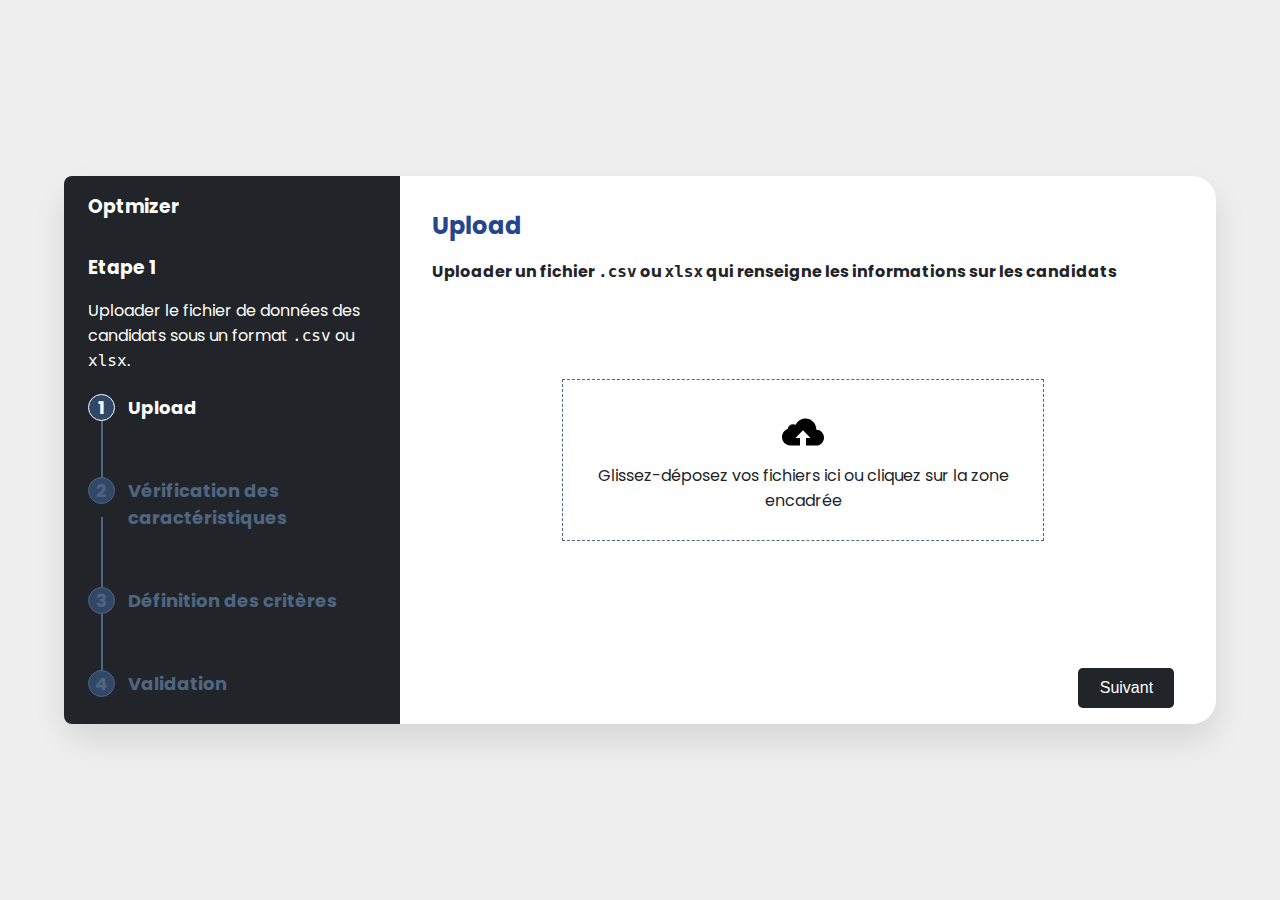
==== index.html @ 227dc4a0 "Feat : Steps for solution generation front-end implemented" ====
<!DOCTYPE html>
<html lang="fr-en">
    <head>
        <meta charset="UTF-8">
        <meta http-equiv="X-UA-Compatible" content="IE=edge">
        <meta name="viewport" content="width=device-width, initial-scale=1.0">
        <link rel="stylesheet" href="./assets/style.css">
        <title>Document</title>
    </head>
    <body>
        <div class="container">
            <div class="card">
                <div class="card-content">
                    <div class="left-side">
                        <div class="left-heading">
                            <h3>Optmizer</h3>
                        </div>
                        <div class="steps-content">
                            <h3>Etape <span class="step-number">1</span></h3>
                            <p class="step-number-content active">Uploader le fichier de données des candidats sous un format <code>.csv</code> ou <code>xlsx</code>.</p>
                            <p class="step-number-content d-none">Vérifier et valider les caractéritiques ressorties</p>
                            <p class="step-number-content d-none">Définissez vos critères sur chaque caractéristiques.</p>
                            <p class="step-number-content d-none">Valider et lancer le traitement.</p>
                        </div>
                        <ul class="progress-bar">
                            <li class="active">Upload</li>
                            <li>Vérification des caractéristiques</li>
                            <li>Définition des critères</li>
                            <li>Validation</li>
                        </ul>
                    </div>
                    <div class="right-side">
                        <div class="main active">
                            <div class="text">
                                <h2>Upload</h2>
                                <p>Uploader un fichier <code>.csv</code> ou <code>xlsx</code> qui renseigne les informations sur les candidats</p>
                            </div>
                            <div class="main-content  step-1">
                                <form action="" method="POST" enctype="multipart/form-data">
                                    <input type="file" required>
                                    <div class="input-help">
                                        <div class="upload-icone">
                                            <img src="./assets/img/upload.svg" alt="Upload Icone" >
                                        </div>
                                        <p>Glissez-déposez vos fichiers ici ou cliquez sur la zone encadrée</p>
                                    </div>
                                </form>
                            </div>
                            <div class="buttons">
                                <button class="next_button">Suivant</button>
                            </div>
                        </div>
                        <div class="main">
                            <div class="text">
                                <h2>Vérification des caractéristiques</h2>
                                <p>Vérifier la conformité des caractéristiques et de leur type, puis, validez sinon annulez.</p>
                            </div>
                            <div class="main-content  step-2">
                                <div class="table-container">
                                    <table class="responsive-table">
                                        <caption>Caractéristiques de sélection</caption>
                                        <thead>
                                            <tr>
                                                <th>Libellé</th>
                                                <th>Type de valeurs</th>
                                                <th>Valeurs</th>
                                              </tr>
                                        </thead>
                                        <tbody>
                                            <tr>
                                                <td>Age</td>
                                                <td><code>Nombre entier</code></td>
                                                <td>22 - 49</td>
                                            </tr>
                                            <tr>
                                                <td>Diplome</td>
                                                <td><code>Enumération</code></td>
                                                <td>BAC, Master ...</td>
                                            </tr>
                                            <tr>
                                                <td>Genre</td>
                                                <td><code>Enumération</code></td>
                                                <td>Masculin, Féminin ...</td>
                                            </tr>                                           
                                        </tbody>
                                    </table>
                                </div>
                            </div>
                            <div class="buttons button_space">
                                <button class="back_button">Retour</button>
                                <button class="next_button">Suivant</button>
                            </div>
                        </div>
                        <div class="main">
                            <div class="text">
                                <h2>Définition des critères de sélection</h2>
                                <p>Définissez les critères de sélection des candidats.</p>
                            </div>
                            <div class="main-content  step-3">
                                
                            </div>
                            <div class="buttons button_space">
                                <button class="back_button">Retour</button>
                                <button class="next_button">Suivant</button>
                            </div>
                        </div>                      
                        <div class="main">
                            <div class="text">
                                <h2>Validation</h2>
                                <p>Veuillez valider les critères définis puis lancer le traitement.</p>
                            </div>
                            <div class="main-content  step-4">
                                
                            </div>
                            <div class="buttons button_space">
                                <button class="back_button">Retour</button>
                                <button class="next_button">Valider</button>
                            </div>
                        </div>
                        <div class="main">
                            <div class="text">
                                <h2 class="final-step">Sélection des candidats</h2>
                            </div>
                            <div class="main-content step-5">
                                <div class="loader">
                                    <span>{</span>&ensp;<code>Traitement ...</code>&ensp;<span class="odd-span">}</span>
                                </div>
                            </div>
                            <div class="sub_steps-name">
                                <p>Détermination des variables</p>
                            </div>    
                        </div>
                    </div>
                </div>
            </div>
        </div>
        <script src="./assets/script.js"></script>
    </body>
</html>
---- assets/style.css ----
@import url('https://fonts.googleapis.com/css2?family=Poppins:wght@200&display=swap');
/*===== GENERAL STYLES =====*/
:root {
    --main-color:#304767;
    --secondary-color: #23468c;
    --fade-color: #4f6581;
    --smoke: whitesmoke;
    --success: #198754;
    --color-black: #212529;
    --color-white: #fff;
    --default-font: "Poppins" , sans-serif;
    --cursive-font: "Playball" , cursive;
}
*{
    padding:0;
    margin:0;
}
html{
    scroll-behavior: smooth;
}
body{
    box-sizing:border-box;
}
.container{
    min-height:100vh;
    display:flex;
    justify-content:center;
    align-items:center;
    background-color:#eee;
}
.container .card{
    height:100%;
    width:90%;
    background-color:var(--color-white);
    position:relative;
    box-shadow:0 1rem 2rem rgba(0,0,0,0.1);
    font-family: 'Poppins', sans-serif;
    border-radius:1.5rem;
}
.container .card .card-content{
    width:100%;
    height:100%;
    display:flex;
}
.container .card .left-side{
    width:25%;
    background-color:var(--color-black);
    min-height:100%;
    border-top-left-radius:.5rem;
    border-bottom-left-radius:.5rem;
    padding:1rem 1.5rem;
}

/*===== left-side- styles =====*/
.left-heading{
    color:var(--color-white);
}
.steps-content{
    margin-top:2rem;
    color:var(--color-white);
}
.steps-content p{
    font-size:16px;
    height: 2.5rem;
    margin-top:1rem;
}

.progress-bar{
    list-style:none;
    margin-top:2rem;
    font-size:18px;
    font-weight:700;
    counter-reset:container 0;
}
.progress-bar li{
    position:relative;
    margin-left:2.5rem;
    margin-top:3.5rem;
    counter-increment:container 1;
    color:var(--fade-color);
}

.progress-bar li::before{
    content:counter(container);
    line-height:25px;
    text-align:center;
    position:absolute;
    height:25px;
    width:25px;
    border:1px solid var(--fade-color);
    border-radius:50%;
    left:-40px;
    z-index:10;
    background-color:var(--main-color);
}
.progress-bar li::after{
    content: '';
    position: absolute;
    height: 90px;
    width: 2px;
    background-color: var(--fade-color);
    z-index: 1;
    left: -27px;
    top: -70px;
}
.progress-bar li.active::after{
    background-color: var(--color-white);

}
.progress-bar li:first-child:after{
    display:none;  
}
.progress-bar li.active::before{
    color:var(--color-white);
    border:1px solid var(--color-white);
}
.progress-bar li.active{
    color:var(--color-white);
}
.d-none{
    display:none;   
}

/*===== right-side styles =====*/
.container .card .right-side{
    width:70%;
    background-color:var(--color-white);
    height:100%;
    border-radius:20px;
}

.main{
    display:none;
    padding:1rem 2rem;
}
.active{
    display:block;
}
.text{
    margin-top:1rem;
}
.text h2{
    color: var(--secondary-color)
}
.text p{
    font-size:16px;
    font-weight:700;
    padding-top:1rem;
    color:var(--color-black);
}
.text .final-step{
    text-align: center;
}
.buttons{
    display: flex;
    justify-content: right;
    align-items: center;
    margin-top: 2rem;
}
.buttons button{
    height:2.5rem;
    width:6rem;
    border:none;
    border-radius:.3rem;
    background-color:var(--color-black);
    font-size:16px;
    color:var(--color-white);
    cursor:pointer;
    transition: all 0.5s;
}
.buttons button:hover{
    background-color:var(--fade-color);
}
.button_space{
    display:flex;
    gap:20px;
}
.button_space button:nth-child(1){
    background-color:var(--color-white);
    color:var(--color-black);
    border:1px solid var(--color-black);
}

/* ====== Main for right-side styles =====*/

.step-1,
.step-2,
.step-3,
.step-4,
.step-5{
    display: flex;
    justify-content: center;
    align-items: center;
    height: 22rem;
}

/*First step styles*/
form{
    position: relative;
    width: 30rem;
    height: 10rem;
    border: .1rem dashed var(--fade-color);
}
form .input-help{
    height: 100%;
    display: flex;
    flex-direction: column;
    justify-content: center;
    align-items: center;
    text-align:center;
    color: var(--color-black);
}

form .input-help .upload-icone img{
    color: #4169E1;
    width: 3rem;
    height: 3rem;
}
form .input-help .help-text{
    font-size: 16px;
}
form input{
    position: absolute;
    margin: 0;
    padding: 0;
    width: 100%;
    height: 100%;
    outline: none;
    opacity: 0;
}

/* Step 2 styles */
.table-container{
    max-height: 17rem;
    overflow-y: scroll;
    width: 100%;
}
.responsive-table {
    width: 100%;
    background: var(--color-white);
    color: var(--color-black);
    border-radius: .2rem;
    border: 1px solid var(--fade-color);
}
caption{
    font-family: var(--cursive-font);
    font-size: 18px;
    padding: 0 0 1em 0;
}
.responsive-table tr {
    border: 1px solid var(--smoke);
}
.responsive-table tr:nth-child(odd) {
    background-color: var(--smoke);
}
.responsive-table th {
    display: table-cell;
    text-align: center;
    border: 1px solid var(--color-white);
    border-radius: .1rem;
    background-color: var(--color-black);
    color: var(--color-white);
    padding: .2rem;
    margin: .5em 1em;
}
.responsive-table td {
    font-size: 16px;
    word-wrap:break-word;
    max-width: 7em;
    text-align: center;
    margin: .5em 1em;
}

@media (min-width: 480px) {
    .responsive-table th:nth-child(2):after {
       display: none;
    }
    .responsive-table td {
        border: 1px solid var(--smoke);
    }
    .responsive-table th, .responsive-table td {
        display: table-cell;
        padding: .5em;
    }
}
  

/* Loader styles*/
.loader {
    display: flex;
    align-items: center;
    color: var(--secondary-color);
    font-weight: bold;
    font-size: 5rem;
    opacity: 0.8;
}
.loader span {
    display: inline-block;
    -webkit-animation: pulse 0.5s alternate infinite ease-in-out;
    animation: pulse 0.5s alternate infinite ease-in-out;
}
.loader code{
    font-size: .8rem;
    color: var(--color-black);
}
.loader .odd-span {
    -webkit-animation-delay: 0.5s;
    animation-delay: 0.5s;
}
@-webkit-keyframes pulse {
    to {
       transform: scale(0.6);
       opacity: 0.4;
    }
}
@keyframes pulse {
    to {
      transform: scale(0.6);
      opacity: 0.4;
    }
}
  
.sub_steps-name{
    display: flex;
    justify-content: center;
    align-items: center;
    margin-top: 2rem;
}
.sub_steps-name p{
    height:2.5rem;
    font-size: 24px;
    color: var(--success);
    font-family: var(--cursive-font);
}


/*========= Media queries=========*/
@media (max-width:750px) {
    .container{
        height:scroll;  
    }
    .container .card {
        max-width: 350px;
        height:auto !important;
        margin:30px 0;
    }
    .container .card .right-side {
     width:100%;       
    }
     .input-text{
         display:block;
    }
    .input-text .input-div{
        margin-top:20px;
    }
    .container .card .left-side {   
        display: none;
    }
}
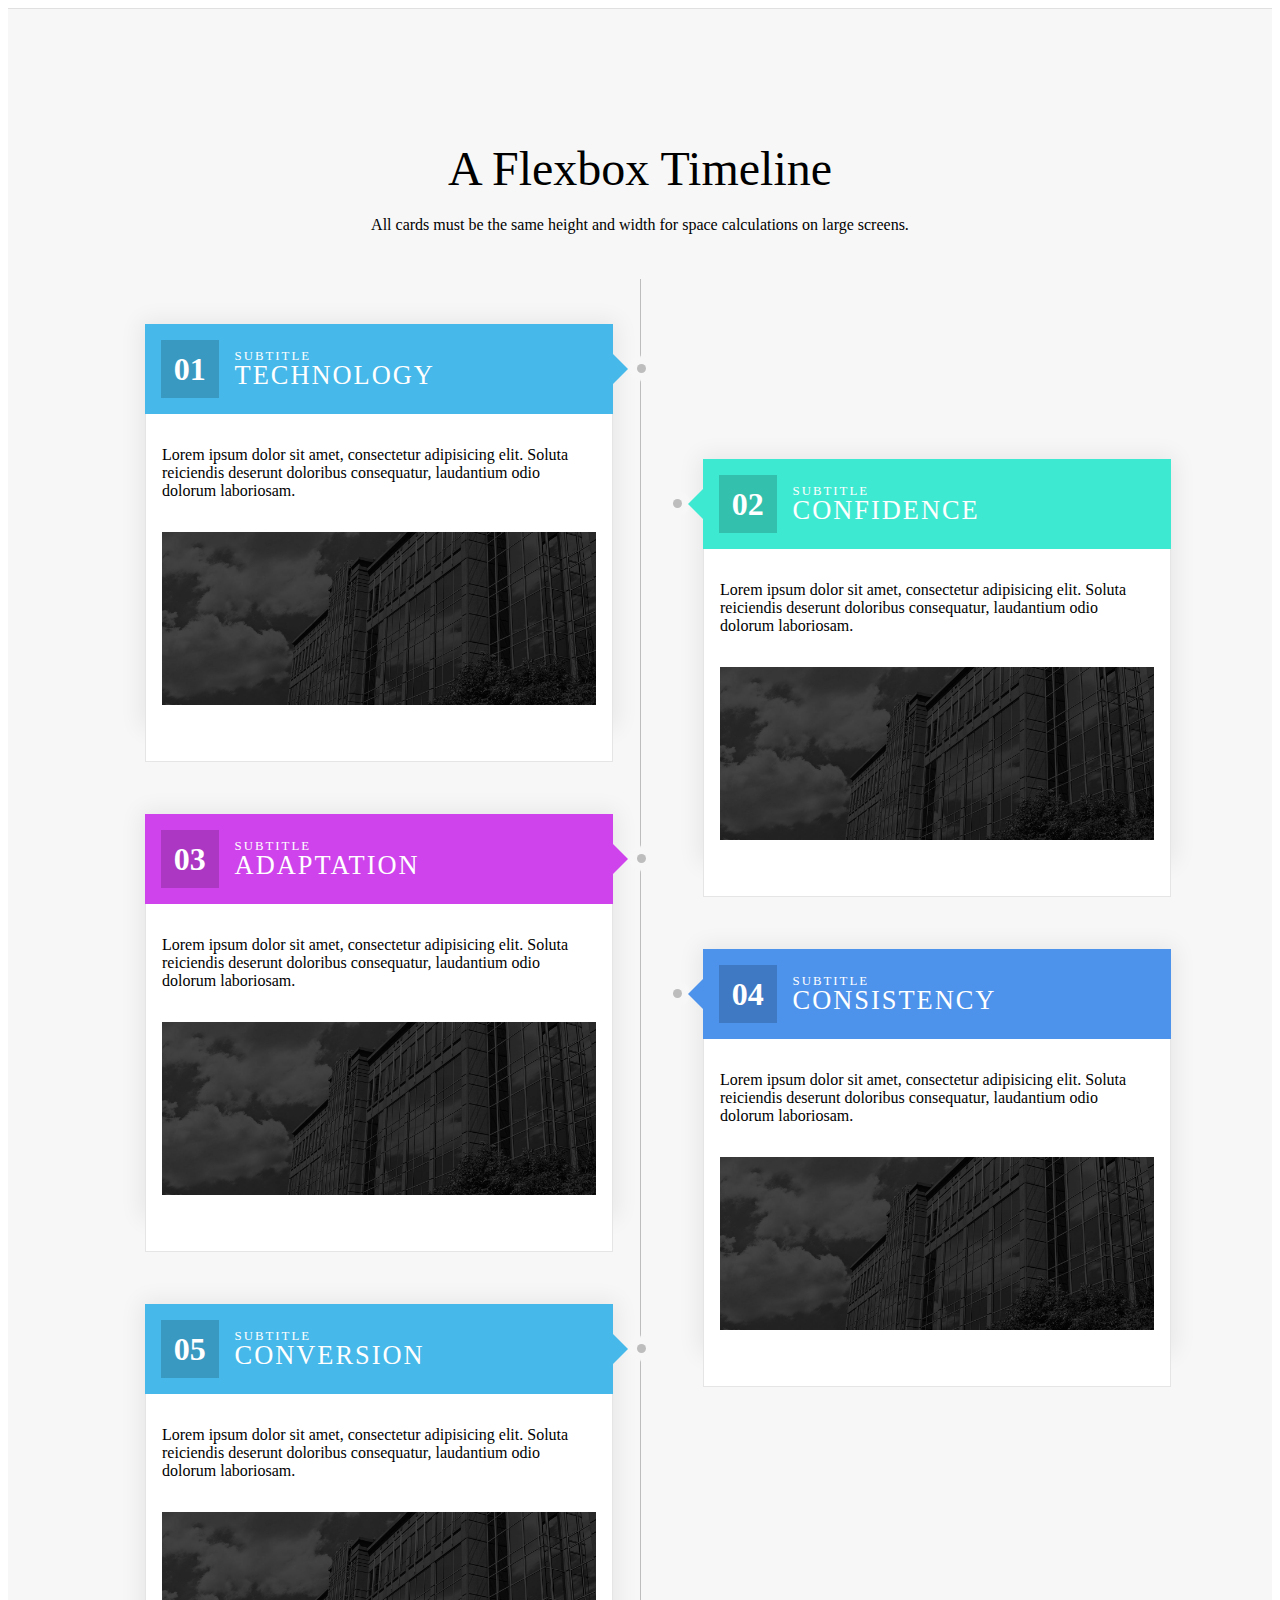
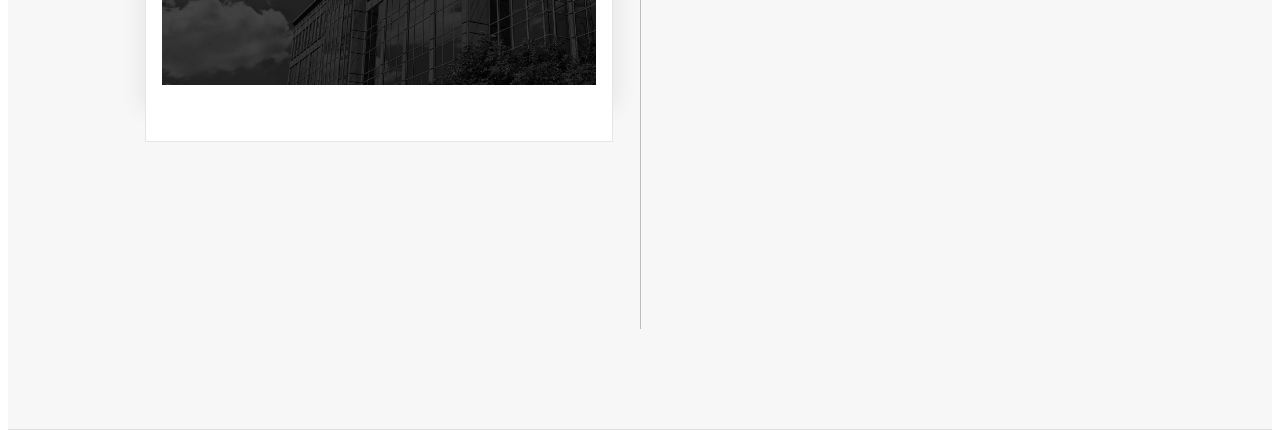
==== commit 4379a031: "Feat ; Starting implementing home page" ====
--- a/index.html
+++ b/index.html
@@ -4,136 +4,82 @@
         <meta charset="UTF-8">
         <meta http-equiv="X-UA-Compatible" content="IE=edge">
         <meta name="viewport" content="width=device-width, initial-scale=1.0">
-        <link rel="stylesheet" href="./assets/style.css">
-        <title>Document</title>
+        <link rel="stylesheet" href="./assets/css/style.css">
+        <link rel="shortcut icon" href="./assets/img/favicon.ico" type="image/x-icon">
+        <title>Celect</title>
     </head>
     <body>
-        <div class="container">
-            <div class="card">
-                <div class="card-content">
-                    <div class="left-side">
-                        <div class="left-heading">
-                            <h3>Optmizer</h3>
+        <section id=timeline>
+            <h1>A Flexbox Timeline</h1>
+            <p class="leader">All cards must be the same height and width for space calculations on large screens.</p>
+            <div class="demo-card-wrapper">
+                <div class="demo-card demo-card--step1">
+                    <div class="head">
+                        <div class="number-box">
+                            <span>01</span>
                         </div>
-                        <div class="steps-content">
-                            <h3>Etape <span class="step-number">1</span></h3>
-                            <p class="step-number-content active">Uploader le fichier de données des candidats sous un format <code>.csv</code> ou <code>xlsx</code>.</p>
-                            <p class="step-number-content d-none">Vérifier et valider les caractéritiques ressorties</p>
-                            <p class="step-number-content d-none">Définissez vos critères sur chaque caractéristiques.</p>
-                            <p class="step-number-content d-none">Valider et lancer le traitement.</p>
-                        </div>
-                        <ul class="progress-bar">
-                            <li class="active">Upload</li>
-                            <li>Vérification des caractéristiques</li>
-                            <li>Définition des critères</li>
-                            <li>Validation</li>
-                        </ul>
+                        <h2><span class="small">Subtitle</span> Technology</h2>
                     </div>
-                    <div class="right-side">
-                        <div class="main active">
-                            <div class="text">
-                                <h2>Upload</h2>
-                                <p>Uploader un fichier <code>.csv</code> ou <code>xlsx</code> qui renseigne les informations sur les candidats</p>
-                            </div>
-                            <div class="main-content  step-1">
-                                <form action="" method="POST" enctype="multipart/form-data">
-                                    <input type="file" required>
-                                    <div class="input-help">
-                                        <div class="upload-icone">
-                                            <img src="./assets/img/upload.svg" alt="Upload Icone" >
-                                        </div>
-                                        <p>Glissez-déposez vos fichiers ici ou cliquez sur la zone encadrée</p>
-                                    </div>
-                                </form>
-                            </div>
-                            <div class="buttons">
-                                <button class="next_button">Suivant</button>
-                            </div>
-                        </div>
-                        <div class="main">
-                            <div class="text">
-                                <h2>Vérification des caractéristiques</h2>
-                                <p>Vérifier la conformité des caractéristiques et de leur type, puis, validez sinon annulez.</p>
-                            </div>
-                            <div class="main-content  step-2">
-                                <div class="table-container">
-                                    <table class="responsive-table">
-                                        <caption>Caractéristiques de sélection</caption>
-                                        <thead>
-                                            <tr>
-                                                <th>Libellé</th>
-                                                <th>Type de valeurs</th>
-                                                <th>Valeurs</th>
-                                              </tr>
-                                        </thead>
-                                        <tbody>
-                                            <tr>
-                                                <td>Age</td>
-                                                <td><code>Nombre entier</code></td>
-                                                <td>22 - 49</td>
-                                            </tr>
-                                            <tr>
-                                                <td>Diplome</td>
-                                                <td><code>Enumération</code></td>
-                                                <td>BAC, Master ...</td>
-                                            </tr>
-                                            <tr>
-                                                <td>Genre</td>
-                                                <td><code>Enumération</code></td>
-                                                <td>Masculin, Féminin ...</td>
-                                            </tr>                                           
-                                        </tbody>
-                                    </table>
-                                </div>
-                            </div>
-                            <div class="buttons button_space">
-                                <button class="back_button">Retour</button>
-                                <button class="next_button">Suivant</button>
-                            </div>
-                        </div>
-                        <div class="main">
-                            <div class="text">
-                                <h2>Définition des critères de sélection</h2>
-                                <p>Définissez les critères de sélection des candidats.</p>
-                            </div>
-                            <div class="main-content  step-3">
-                                
-                            </div>
-                            <div class="buttons button_space">
-                                <button class="back_button">Retour</button>
-                                <button class="next_button">Suivant</button>
-                            </div>
-                        </div>                      
-                        <div class="main">
-                            <div class="text">
-                                <h2>Validation</h2>
-                                <p>Veuillez valider les critères définis puis lancer le traitement.</p>
-                            </div>
-                            <div class="main-content  step-4">
-                                
-                            </div>
-                            <div class="buttons button_space">
-                                <button class="back_button">Retour</button>
-                                <button class="next_button">Valider</button>
-                            </div>
-                        </div>
-                        <div class="main">
-                            <div class="text">
-                                <h2 class="final-step">Sélection des candidats</h2>
-                            </div>
-                            <div class="main-content step-5">
-                                <div class="loader">
-                                    <span>{</span>&ensp;<code>Traitement ...</code>&ensp;<span class="odd-span">}</span>
-                                </div>
-                            </div>
-                            <div class="sub_steps-name">
-                                <p>Détermination des variables</p>
-                            </div>    
-                        </div>
+                    <div class="body">
+                        <p>Lorem ipsum dolor sit amet, consectetur adipisicing elit. Soluta reiciendis deserunt doloribus consequatur, laudantium odio dolorum laboriosam.</p>
+                        <img src="./assets/img/header-bg.jpg" alt="Graphic">
                     </div>
                 </div>
+        
+                <div class="demo-card demo-card--step2">
+                    <div class="head">
+                        <div class="number-box">
+                            <span>02</span>
+                        </div>
+                        <h2><span class="small">Subtitle</span> Confidence</h2>
+                    </div>
+                    <div class="body">
+                        <p>Lorem ipsum dolor sit amet, consectetur adipisicing elit. Soluta reiciendis deserunt doloribus consequatur, laudantium odio dolorum laboriosam.</p>
+                        <img src="./assets/img/header-bg.jpg" alt="Graphic">
+                    </div>
+                </div>
+        
+                <div class="demo-card demo-card--step3">
+                    <div class="head">
+                        <div class="number-box">
+                            <span>03</span>
+                        </div>
+                        <h2><span class="small">Subtitle</span> Adaptation</h2>
+                    </div>
+                    <div class="body">
+                        <p>Lorem ipsum dolor sit amet, consectetur adipisicing elit. Soluta reiciendis deserunt doloribus consequatur, laudantium odio dolorum laboriosam.</p>
+                        <img src="./assets/img/header-bg.jpg" alt="Graphic">
+                    </div>
+                </div>
+        
+                <div class="demo-card demo-card--step4">
+                    <div class="head">
+                        <div class="number-box">
+                            <span>04</span>
+                        </div>
+                        <h2><span class="small">Subtitle</span> Consistency</h2>
+                    </div>
+                    <div class="body">
+                        <p>Lorem ipsum dolor sit amet, consectetur adipisicing elit. Soluta reiciendis deserunt doloribus consequatur, laudantium odio dolorum laboriosam.</p>
+                        <img src="./assets/img/header-bg.jpg" alt="Graphic">
+                    </div>
+                </div>
+        
+                <div class="demo-card demo-card--step5">
+                    <div class="head">
+                        <div class="number-box">
+                            <span>05</span>
+                        </div>
+                        <h2><span class="small">Subtitle</span> Conversion</h2>
+                    </div>
+                    <div class="body">
+                        <p>Lorem ipsum dolor sit amet, consectetur adipisicing elit. Soluta reiciendis deserunt doloribus consequatur, laudantium odio dolorum laboriosam.</p>
+                        <img src="./assets/img/header-bg.jpg" alt="Graphic">
+                    </div>
+                </div>
+            
             </div>
-        </div>
-        <script src="./assets/script.js"></script>
+        </section>
+        <script src="./assets/js/script.js"></script>
     </body>
 </html>--- a/assets/css/style.css
+++ b/assets/css/style.css
@@ -0,0 +1,236 @@
+body{
+    box-sizing: border-box;
+}
+.demo-card:nth-child(1) {
+    order: 1;
+}
+.demo-card:nth-child(2) {
+    order: 4;
+}
+.demo-card:nth-child(3) {
+    order: 2;
+}
+.demo-card:nth-child(4) {
+    order: 5;
+}
+.demo-card:nth-child(5) {
+    order: 3;
+}
+.demo-card:nth-child(6) {
+    order: 6;
+}
+  
+#timeline {
+    padding: 100px 0;
+    background: #f7f7f7;
+    border-top: 1px solid rgba(191, 191, 191, 0.4);
+    border-bottom: 1px solid rgba(191, 191, 191, 0.4);
+}
+#timeline h1 {
+    text-align: center;
+    font-size: 3rem;
+    font-weight: 200;
+    margin-bottom: 20px;
+}
+#timeline p.leader {
+    text-align: center;
+    max-width: 90%;
+    margin: auto;
+    margin-bottom: 45px;
+}
+#timeline .demo-card-wrapper {
+    position: relative;
+    margin: auto;
+}
+#timeline .demo-card-wrapper::after {
+    z-index: 1;
+    content: "";
+    position: absolute;
+    top: 0;
+    bottom: 0;
+    left: 50%;
+    border-left: 1px solid rgba(191, 191, 191, 0.4);
+}
+#timeline .demo-card {
+    position: relative;
+    display: block;
+    margin: 10px auto 80px;
+    max-width: 94%;
+    z-index: 2;
+}
+
+
+#timeline .demo-card .head {
+    position: relative;
+    display: flex;
+    align-items: center;
+    color: #fff;
+    font-weight: 400;
+}
+  #timeline .demo-card .head .number-box {
+    display: inline;
+    float: left;
+    margin: 1rem;
+    padding: .8rem;
+    font-size: 2rem;
+    line-height: 2rem;
+    font-weight: 600;
+    background: rgba(0, 0, 0, 0.17);
+}
+#timeline .demo-card .head h2 {
+    text-transform: uppercase;
+    font-size: 1.3rem;
+    font-weight: inherit;
+    letter-spacing: 2px;
+    margin: 0;
+    padding-bottom: 6px;
+    line-height: 1rem;
+}
+
+#timeline .demo-card .head h2 span {
+    display: block;
+    font-size: 0.6rem;
+    margin: 0;
+}
+#timeline .demo-card .body {
+    background: #fff;
+    border: 1px solid rgba(191, 191, 191, 0.4);
+    border-top: 0;
+    padding: 1rem;
+}
+  
+#timeline .demo-card .body p {
+    font-size: 16px;
+    line-height: 18px;
+    margin-bottom: 2rem;
+}
+#timeline .demo-card .body img {
+    display: block;
+    width: 100%;
+}
+#timeline .demo-card--step1 {
+    background-color: #46b8e9;
+}
+#timeline .demo-card--step1 .head::after {
+    border-color: #46b8e9;
+}
+#timeline .demo-card--step2 {
+    background-color: #3ee9d1;
+}
+#timeline .demo-card--step2 .head::after {
+    border-color: #3ee9d1;
+}
+#timeline .demo-card--step3 {
+    background-color: #ce43eb;
+}
+#timeline .demo-card--step3 .head::after {
+    border-color: #ce43eb;
+}
+#timeline .demo-card--step4 {
+    background-color: #4d92eb;
+}
+#timeline .demo-card--step4 .head::after {
+    border-color: #4d92eb;
+}
+#timeline .demo-card--step5 {
+    background-color: #46b8e9;
+}
+#timeline .demo-card--step5 .head::after {
+    border-color: #46b8e9;
+}
+
+@media (min-width: 1000px) {
+    #timeline .demo-card:nth-child(even) .head::after, #timeline .demo-card:nth-child(odd) .head::after {
+        position: absolute;
+        content: "";
+        width: 0;
+        height: 0;
+        border-top: 15px solid transparent;
+        border-bottom: 15px solid transparent;
+    }
+    #timeline .demo-card:nth-child(even) .head::before, #timeline .demo-card:nth-child(odd) .head::before {
+        position: absolute;
+        content: "";
+        width: 9px;
+        height: 9px;
+        background-color: #bdbdbd;
+        border-radius: 9px;
+        box-shadow: 0px 0px 2px 8px #f7f7f7;
+    }
+}
+@media (min-width: 1000px) {
+    #timeline .demo-card-wrapper {
+        display: flex;
+        flex-flow: column wrap;
+        width: 1170px;
+        height: 1650px;
+        margin: 0 auto;
+    }
+}
+@media (min-width: 1000px) {
+    #timeline .demo-card-wrapper::after {
+        border-left: 1px solid #bdbdbd;
+    }
+}
+@media (min-width: 480px) {
+    #timeline .demo-card .head h2 {
+        font-size: 165%;
+        line-height: 1.2rem;
+    }
+}
+@media (min-width: 480px) {
+    #timeline .demo-card .head h2 span {
+        font-size: 0.8rem;
+    }
+}
+@media (min-width: 1000px) {
+    #timeline .demo-card .body {
+        height: 315px;
+    }
+}
+
+@media (min-width: 1000px) {
+    #timeline .demo-card {
+        max-width: 450px;
+        height: 400px;
+        margin: 90px;
+        margin-top: 45px;
+        margin-bottom: 45px;
+    }
+    #timeline .demo-card:nth-child(odd) {
+        margin-right: 45px;
+    }
+    #timeline .demo-card:nth-child(odd) .head::after {
+        border-left-width: 15px;
+        border-left-style: solid;
+        left: 100%;
+    }
+    #timeline .demo-card:nth-child(odd) .head::before {
+        left: 491.5px;
+    }
+    #timeline .demo-card:nth-child(even) {
+        margin-left: 45px;
+    }
+    #timeline .demo-card:nth-child(even) .head::after {
+        border-right-width: 15px;
+        border-right-style: solid;
+        right: 100%;
+    }
+    #timeline .demo-card:nth-child(even) .head::before {
+        right: 489.5px;
+    }
+    #timeline .demo-card:nth-child(2) {
+        margin-top: 180px;
+    }
+}
+@media (min-width: 480px) {
+    #timeline .demo-card {
+        max-width: 60%;
+        box-shadow: 0px 1px 22px 4px rgba(0, 0, 0, 0.07);
+    }
+}
+@media (min-width: 720px) {
+  #timeline .demo-card {
+        max-width: 40%;
+  }
+}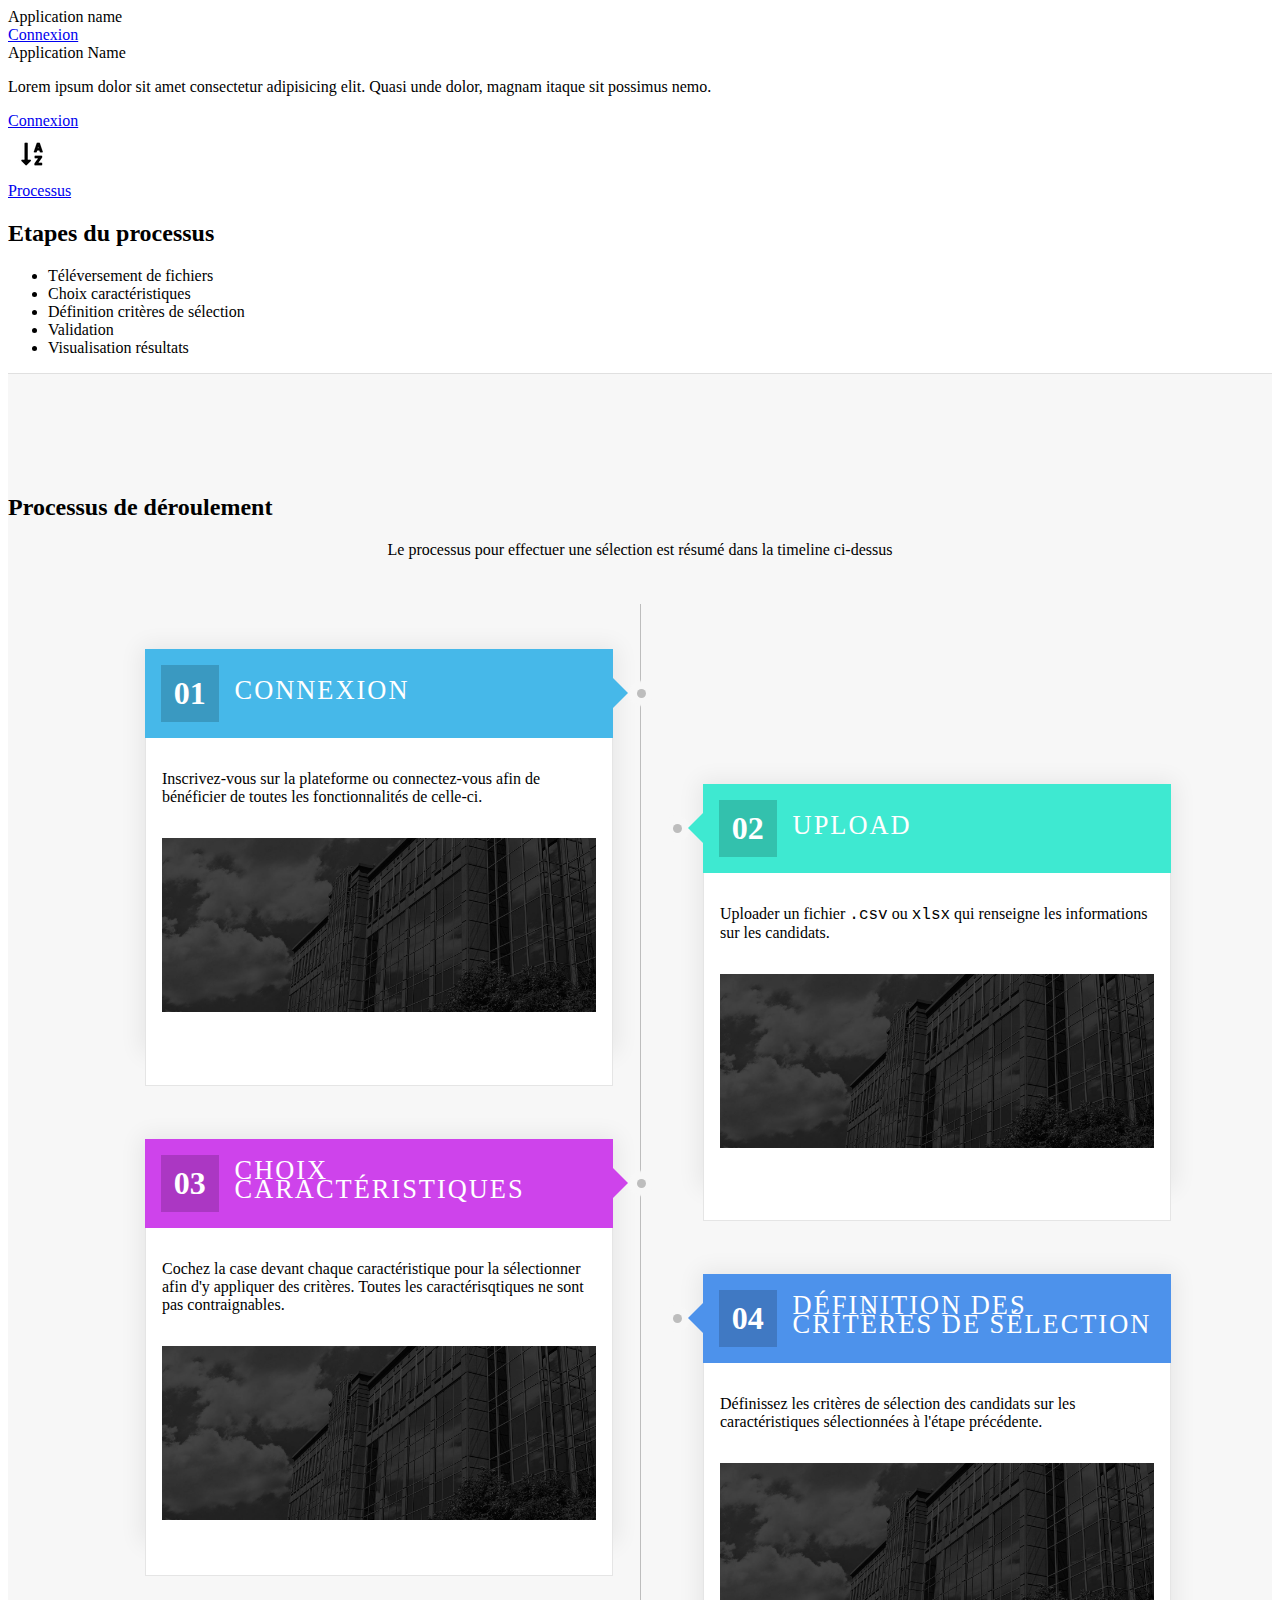
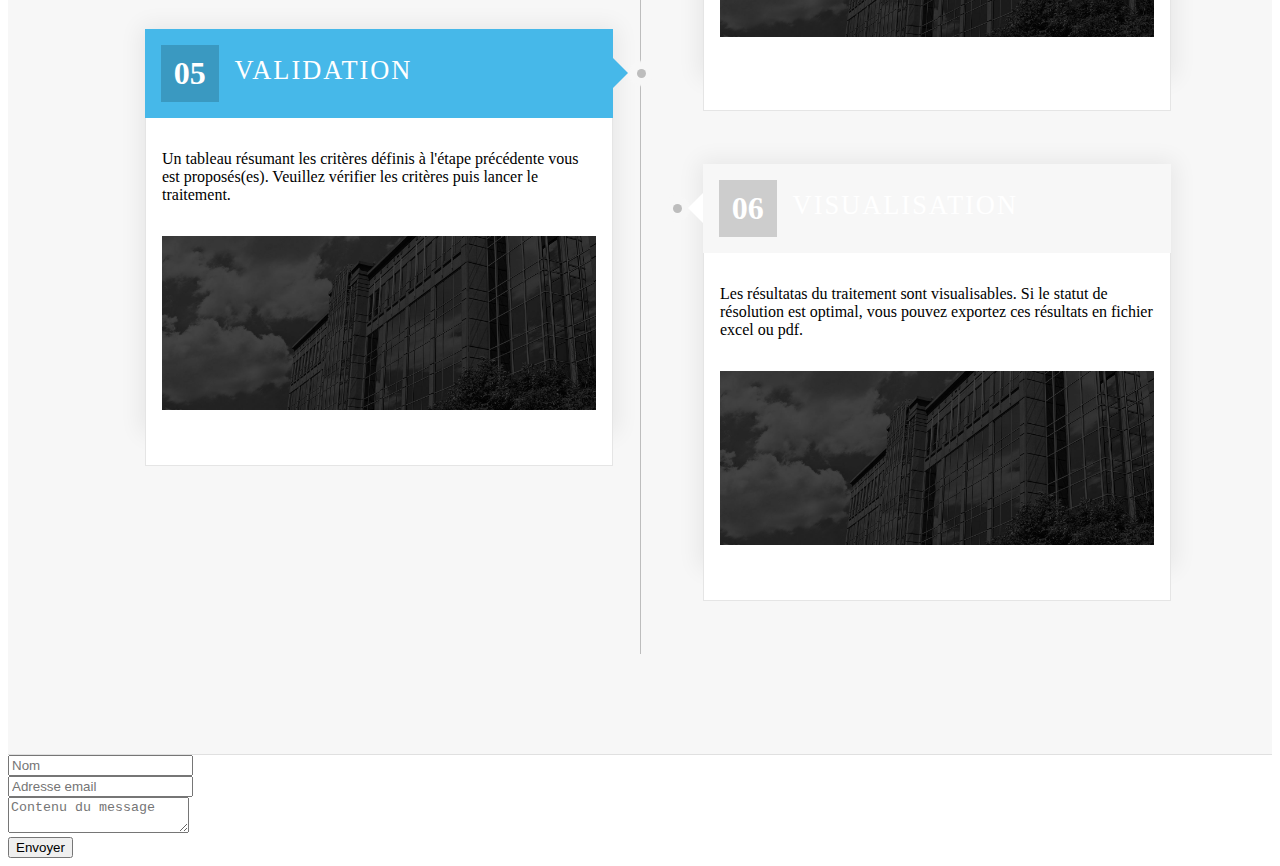
==== commit db697fec: "Feat : Index file created for the platform" ====
--- a/index.html
+++ b/index.html
@@ -4,24 +4,61 @@
         <meta charset="UTF-8">
         <meta http-equiv="X-UA-Compatible" content="IE=edge">
         <meta name="viewport" content="width=device-width, initial-scale=1.0">
+        <link rel="stylesheet" href="../vendor/fontawesome-6.1.2/css/all.min.css" crossorigin="anonymous" />
         <link rel="stylesheet" href="./assets/css/style.css">
         <link rel="shortcut icon" href="./assets/img/favicon.ico" type="image/x-icon">
         <title>Celect</title>
     </head>
     <body>
+        <header class="header">
+            <div class="logo">Application name</div>
+            <div class="menu"><a href="./assets/html/login-register.html">Connexion</a></div>
+        </header>
+        <div class="hero-section">
+            <div class="hero-content">
+                <div class="hero-title">
+                    Application Name
+                </div>
+                <div class="hero-description">
+                    <p>Lorem ipsum dolor sit amet consectetur adipisicing elit. Quasi unde dolor, magnam itaque sit possimus nemo.</p>
+                </div>
+                <div class="hero-action-btn">
+                    <div class="action-btn btn-underline">
+                        <div class="underline"></div>
+                        <a href="./assets/html/login-register.html">Connexion</a>
+                    </div>
+                </div>
+            </div>
+            <div class="action-btn btn-slide">
+                <div class="dub-arrow">
+                    <a href="#timeline"><img src="./assets/img/ascending-letters.png" alt="" /></a>
+                </div>
+                <a class="btn-text" href="#timeline">Processus</a>
+            </div>
+        </div>
+        <section class="title-timeline">
+            <h2>Etapes du processus</h2>
+            <ul>
+                <li>Téléversement de fichiers</li>
+                <li>Choix caractéristiques</li>
+                <li>Définition critères de sélection</li>
+                <li>Validation</li>
+                <li>Visualisation résultats</li>
+              </ul>              
+        </section>
         <section id=timeline>
-            <h1>A Flexbox Timeline</h1>
-            <p class="leader">All cards must be the same height and width for space calculations on large screens.</p>
+            <h2>Processus de déroulement</h2>
+            <p class="leader">Le processus pour effectuer une sélection est résumé dans la timeline ci-dessus</p>
             <div class="demo-card-wrapper">
                 <div class="demo-card demo-card--step1">
                     <div class="head">
                         <div class="number-box">
                             <span>01</span>
                         </div>
-                        <h2><span class="small">Subtitle</span> Technology</h2>
+                        <h2>Connexion</h2>
                     </div>
                     <div class="body">
-                        <p>Lorem ipsum dolor sit amet, consectetur adipisicing elit. Soluta reiciendis deserunt doloribus consequatur, laudantium odio dolorum laboriosam.</p>
+                        <p>Inscrivez-vous sur la plateforme ou connectez-vous afin de bénéficier de toutes les fonctionnalités de celle-ci.</p>
                         <img src="./assets/img/header-bg.jpg" alt="Graphic">
                     </div>
                 </div>
@@ -31,10 +68,10 @@
                         <div class="number-box">
                             <span>02</span>
                         </div>
-                        <h2><span class="small">Subtitle</span> Confidence</h2>
+                        <h2>Upload</h2>
                     </div>
                     <div class="body">
-                        <p>Lorem ipsum dolor sit amet, consectetur adipisicing elit. Soluta reiciendis deserunt doloribus consequatur, laudantium odio dolorum laboriosam.</p>
+                        <p>Uploader un fichier <code>.csv</code> ou <code>xlsx</code> qui renseigne les informations sur les candidats.</p>
                         <img src="./assets/img/header-bg.jpg" alt="Graphic">
                     </div>
                 </div>
@@ -44,10 +81,10 @@
                         <div class="number-box">
                             <span>03</span>
                         </div>
-                        <h2><span class="small">Subtitle</span> Adaptation</h2>
+                        <h2>Choix caractéristiques</h2>
                     </div>
                     <div class="body">
-                        <p>Lorem ipsum dolor sit amet, consectetur adipisicing elit. Soluta reiciendis deserunt doloribus consequatur, laudantium odio dolorum laboriosam.</p>
+                        <p>Cochez la case devant chaque caractéristique pour la sélectionner afin d'y appliquer des critères. Toutes les caractérisqtiques ne sont pas contraignables.</p>
                         <img src="./assets/img/header-bg.jpg" alt="Graphic">
                     </div>
                 </div>
@@ -57,10 +94,10 @@
                         <div class="number-box">
                             <span>04</span>
                         </div>
-                        <h2><span class="small">Subtitle</span> Consistency</h2>
+                        <h2>Définition des critères de sélection</h2>
                     </div>
                     <div class="body">
-                        <p>Lorem ipsum dolor sit amet, consectetur adipisicing elit. Soluta reiciendis deserunt doloribus consequatur, laudantium odio dolorum laboriosam.</p>
+                        <p>Définissez les critères de sélection des candidats sur les caractéristiques sélectionnées à l'étape précédente.</p>
                         <img src="./assets/img/header-bg.jpg" alt="Graphic">
                     </div>
                 </div>
@@ -70,16 +107,47 @@
                         <div class="number-box">
                             <span>05</span>
                         </div>
-                        <h2><span class="small">Subtitle</span> Conversion</h2>
+                        <h2>Validation</h2>
                     </div>
                     <div class="body">
-                        <p>Lorem ipsum dolor sit amet, consectetur adipisicing elit. Soluta reiciendis deserunt doloribus consequatur, laudantium odio dolorum laboriosam.</p>
+                        <p>Un tableau résumant les critères définis à l'étape précédente vous est proposés(es). Veuillez vérifier les critères puis lancer le traitement.</p>
+                        <img src="./assets/img/header-bg.jpg" alt="Graphic">
+                    </div>
+                </div>
+                <div class="demo-card demo-card--step6">
+                    <div class="head">
+                        <div class="number-box">
+                            <span>06</span>
+                        </div>
+                        <h2>Visualisation</h2>
+                    </div>
+                    <div class="body">
+                        <p>Les résultatas du traitement sont visualisables. Si le statut de résolution est optimal, vous pouvez exportez ces résultats en fichier excel ou pdf.</p>
                         <img src="./assets/img/header-bg.jpg" alt="Graphic">
                     </div>
                 </div>
             
             </div>
         </section>
+        <section id="contact">
+            <div class="contact-box">
+                <div class="contact-img"></div>
+                <div class="contact-form-wrapper">
+                    <form>
+                    <div class="form-item">
+                        <input type="text" name="name" placeholder="Nom" required>
+                    </div>
+                    <div class="form-item">
+                        <input type="email" name="email" placeholder="Adresse email" required>
+                    </div>
+                    <div class="form-item">
+                        <textarea class="" name="message" placeholder="Contenu du message" required></textarea>
+                    </div>
+                    <button class="submit-btn">Envoyer</button>  
+                    </form>
+                </div>
+            </div>
+          </section>
         <script src="./assets/js/script.js"></script>
     </body>
 </html>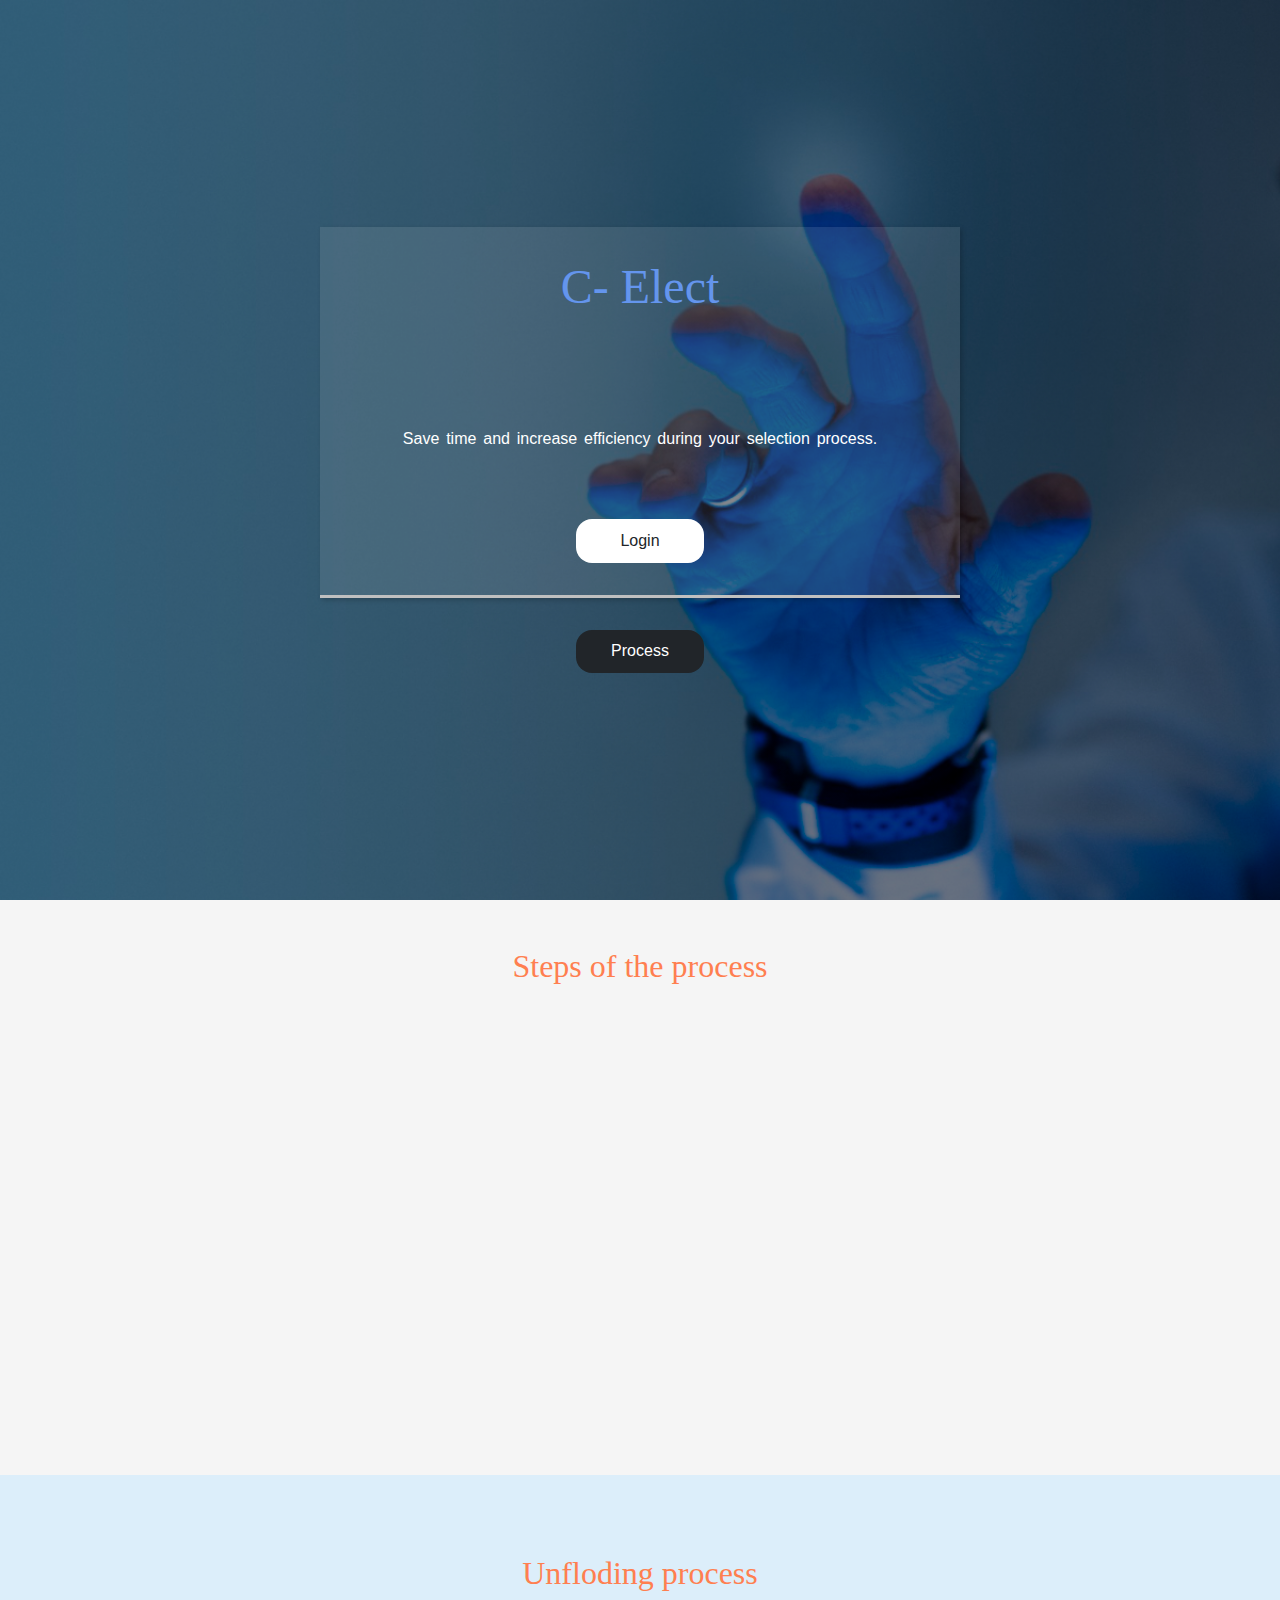
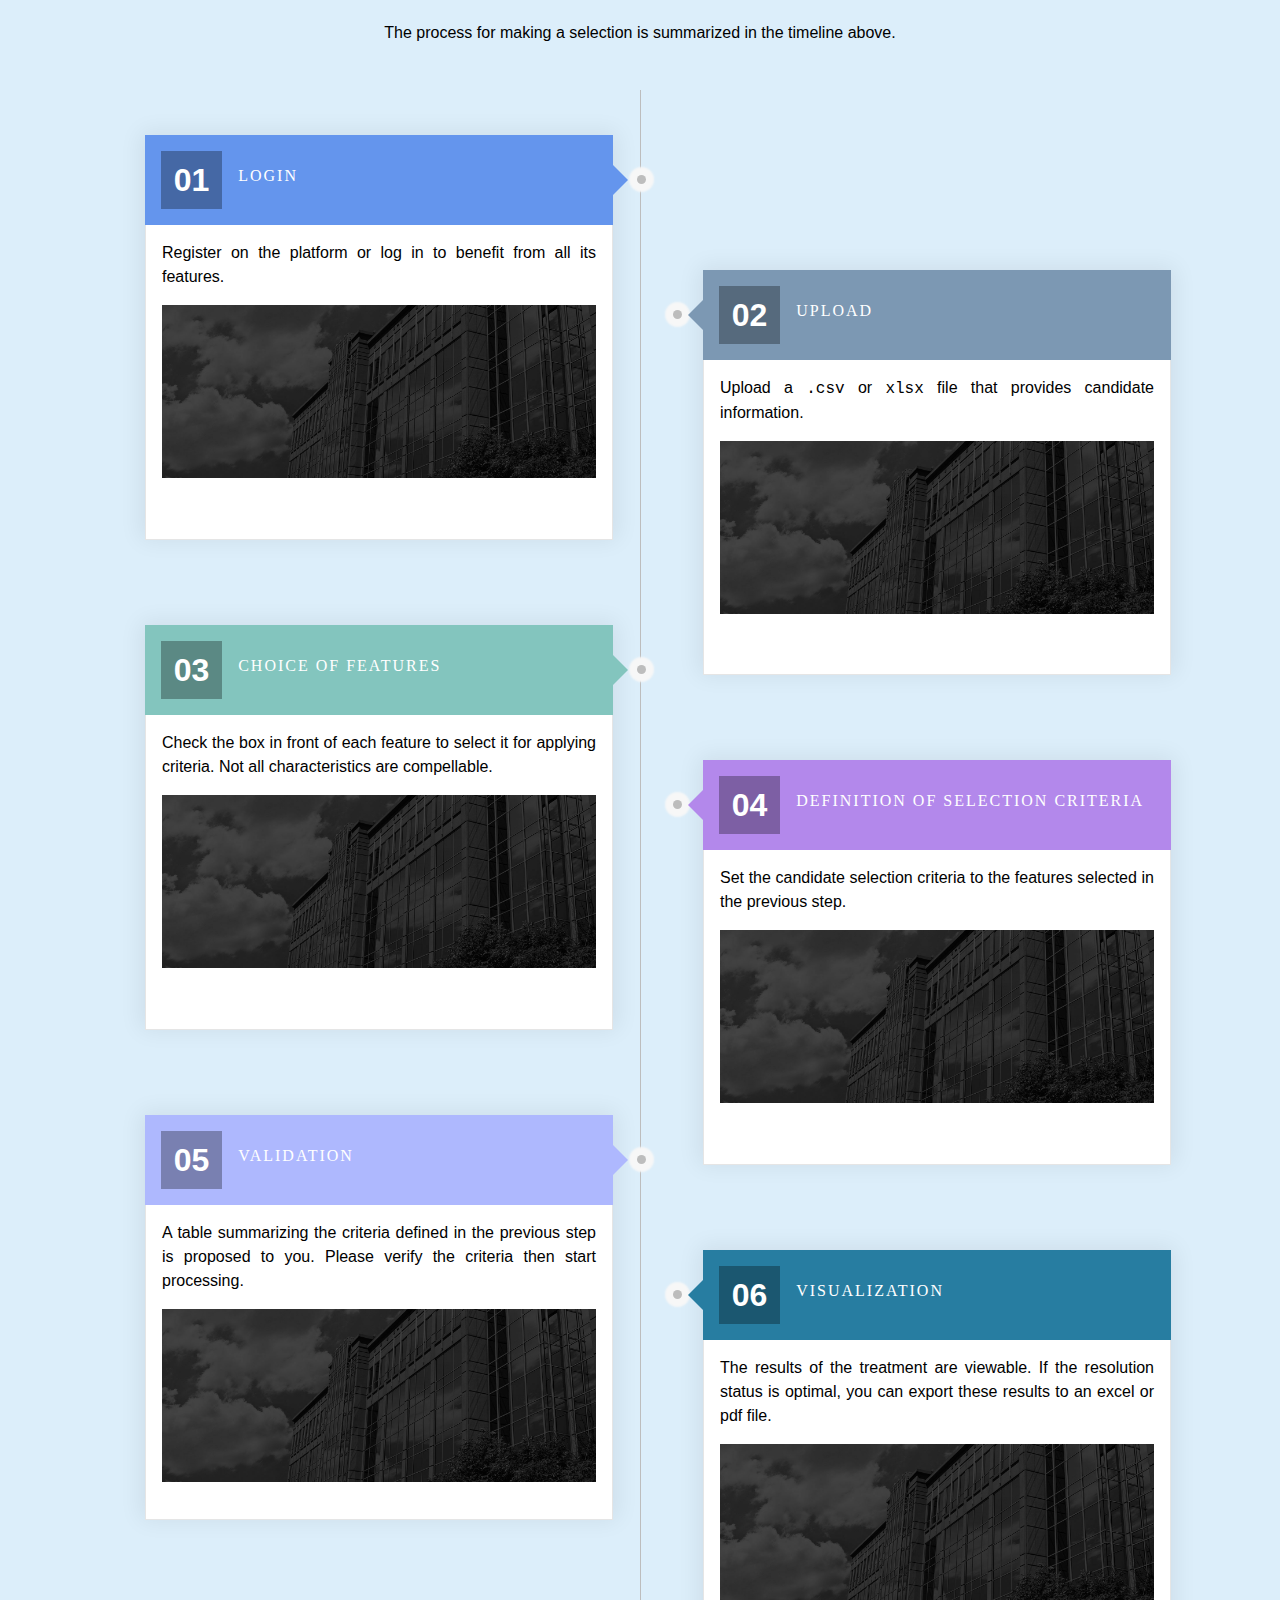
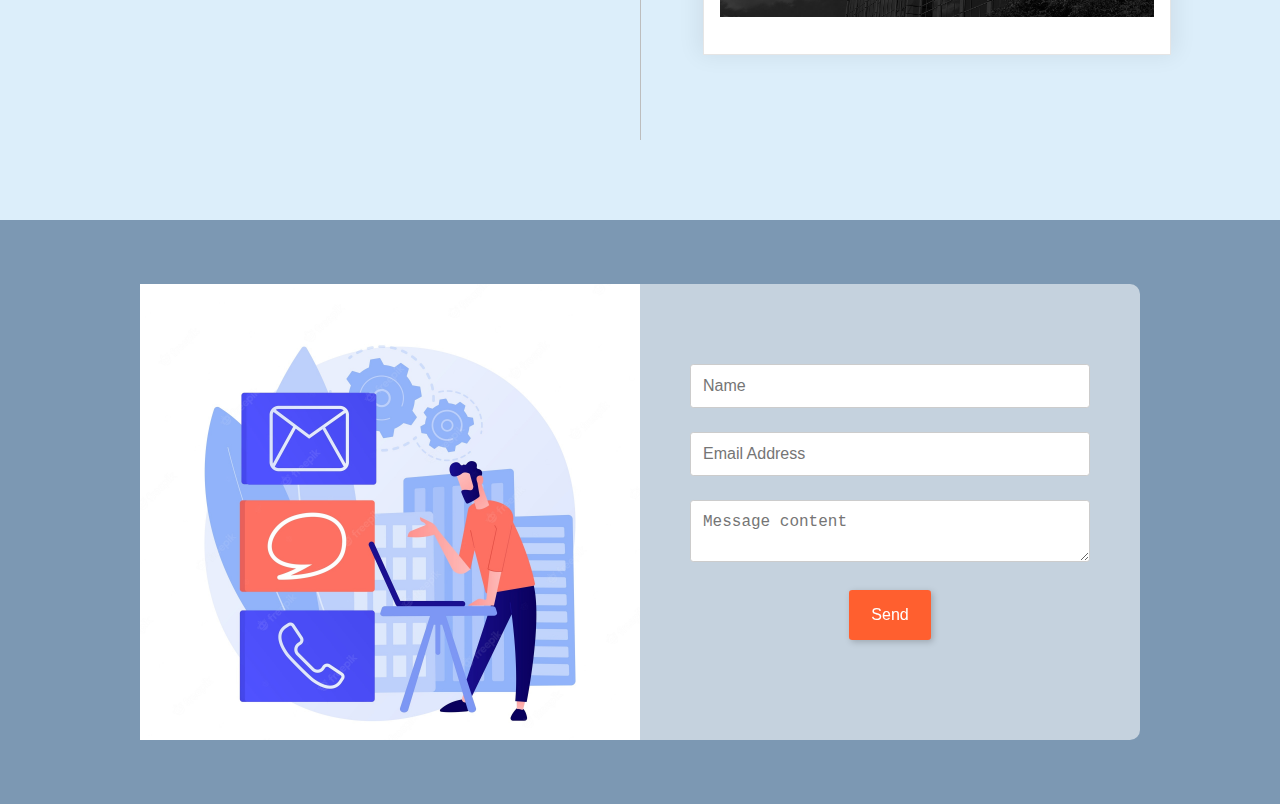
==== commit bca88d43: "Style : All text translated to english" ====
--- a/index.html
+++ b/index.html
@@ -11,54 +11,54 @@
     </head>
     <body>
         <header class="header">
-            <div class="logo">Application name</div>
-            <div class="menu"><a href="./assets/html/login-register.html">Connexion</a></div>
+            <div class="logo">C- Elect</div>
+            <div class="menu"><a href="./assets/html/login-register.html">Login</a></div>
         </header>
         <div class="hero-section">
             <div class="hero-content">
                 <div class="hero-title">
-                    Application Name
+                    C- Elect
                 </div>
                 <div class="hero-description">
-                    <p>Lorem ipsum dolor sit amet consectetur adipisicing elit. Quasi unde dolor, magnam itaque sit possimus nemo.</p>
+                    <p>Save time and increase efficiency during your selection process.</p>
                 </div>
                 <div class="hero-action-btn">
                     <div class="action-btn btn-underline">
                         <div class="underline"></div>
-                        <a href="./assets/html/login-register.html">Connexion</a>
+                        <a href="./assets/html/login-register.html">Login</a>
                     </div>
                 </div>
             </div>
             <div class="action-btn btn-slide">
                 <div class="dub-arrow">
-                    <a href="#timeline"><img src="./assets/img/ascending-letters.png" alt="" /></a>
+                    <a href="#timeline"><img src="./assets/img/ascending-letters.png" alt="ascending-letters" /></a>
                 </div>
-                <a class="btn-text" href="#timeline">Processus</a>
+                <a class="btn-text" href="#timeline">Process</a>
             </div>
         </div>
         <section class="title-timeline">
-            <h2>Etapes du processus</h2>
+            <h2>Steps of the process</h2>
             <ul>
-                <li>Téléversement de fichiers</li>
-                <li>Choix caractéristiques</li>
-                <li>Définition critères de sélection</li>
+                <li>File upload</li>
+                <li>Choice of features</li>
+                <li>Definition of selection criteria</li>
                 <li>Validation</li>
-                <li>Visualisation résultats</li>
+                <li>Visualization of results</li>
               </ul>              
         </section>
         <section id=timeline>
-            <h2>Processus de déroulement</h2>
-            <p class="leader">Le processus pour effectuer une sélection est résumé dans la timeline ci-dessus</p>
+            <h2>Unfloding process</h2>
+            <p class="leader">The process for making a selection is summarized in the timeline above.</p>
             <div class="demo-card-wrapper">
                 <div class="demo-card demo-card--step1">
                     <div class="head">
                         <div class="number-box">
                             <span>01</span>
                         </div>
-                        <h2>Connexion</h2>
+                        <h2>Login</h2>
                     </div>
                     <div class="body">
-                        <p>Inscrivez-vous sur la plateforme ou connectez-vous afin de bénéficier de toutes les fonctionnalités de celle-ci.</p>
+                        <p>Register on the platform or log in to benefit from all its features.</p>
                         <img src="./assets/img/header-bg.jpg" alt="Graphic">
                     </div>
                 </div>
@@ -71,7 +71,7 @@
                         <h2>Upload</h2>
                     </div>
                     <div class="body">
-                        <p>Uploader un fichier <code>.csv</code> ou <code>xlsx</code> qui renseigne les informations sur les candidats.</p>
+                        <p>Upload a <code>.csv</code> or <code>xlsx</code> file that provides candidate information.</p>
                         <img src="./assets/img/header-bg.jpg" alt="Graphic">
                     </div>
                 </div>
@@ -81,10 +81,10 @@
                         <div class="number-box">
                             <span>03</span>
                         </div>
-                        <h2>Choix caractéristiques</h2>
+                        <h2>Choice of features</h2>
                     </div>
                     <div class="body">
-                        <p>Cochez la case devant chaque caractéristique pour la sélectionner afin d'y appliquer des critères. Toutes les caractérisqtiques ne sont pas contraignables.</p>
+                        <p>Check the box in front of each feature to select it for applying criteria. Not all characteristics are compellable. </p>
                         <img src="./assets/img/header-bg.jpg" alt="Graphic">
                     </div>
                 </div>
@@ -94,10 +94,10 @@
                         <div class="number-box">
                             <span>04</span>
                         </div>
-                        <h2>Définition des critères de sélection</h2>
+                        <h2>Definition of selection criteria</h2>
                     </div>
                     <div class="body">
-                        <p>Définissez les critères de sélection des candidats sur les caractéristiques sélectionnées à l'étape précédente.</p>
+                        <p>Set the candidate selection criteria to the features selected in the previous step.</p>
                         <img src="./assets/img/header-bg.jpg" alt="Graphic">
                     </div>
                 </div>
@@ -110,7 +110,7 @@
                         <h2>Validation</h2>
                     </div>
                     <div class="body">
-                        <p>Un tableau résumant les critères définis à l'étape précédente vous est proposés(es). Veuillez vérifier les critères puis lancer le traitement.</p>
+                        <p>A table summarizing the criteria defined in the previous step is proposed to you. Please verify the criteria then start processing.</p>
                         <img src="./assets/img/header-bg.jpg" alt="Graphic">
                     </div>
                 </div>
@@ -119,10 +119,10 @@
                         <div class="number-box">
                             <span>06</span>
                         </div>
-                        <h2>Visualisation</h2>
+                        <h2>Visualization</h2>
                     </div>
                     <div class="body">
-                        <p>Les résultatas du traitement sont visualisables. Si le statut de résolution est optimal, vous pouvez exportez ces résultats en fichier excel ou pdf.</p>
+                        <p>The results of the treatment are viewable. If the resolution status is optimal, you can export these results to an excel or pdf file.</p>
                         <img src="./assets/img/header-bg.jpg" alt="Graphic">
                     </div>
                 </div>
@@ -135,15 +135,15 @@
                 <div class="contact-form-wrapper">
                     <form>
                     <div class="form-item">
-                        <input type="text" name="name" placeholder="Nom" required>
+                        <input type="text" name="name" placeholder="Name" required>
                     </div>
                     <div class="form-item">
-                        <input type="email" name="email" placeholder="Adresse email" required>
+                        <input type="email" name="email" placeholder="Email Address" required>
                     </div>
                     <div class="form-item">
-                        <textarea class="" name="message" placeholder="Contenu du message" required></textarea>
+                        <textarea class="" name="message" placeholder="Message content" required></textarea>
                     </div>
-                    <button class="submit-btn">Envoyer</button>  
+                    <button class="submit-btn">Send</button>  
                     </form>
                 </div>
             </div>
--- a/assets/css/style.css
+++ b/assets/css/style.css
@@ -1,42 +1,286 @@
-body{
+:root {
+    /* ===== Variables =====  252631*/
+    --main-color : #304767;
+    --secondary-color: #23468c;
+    --light-color: #ff5f2f;
+    --fade-color: #4f6581;
+    --smoke: whitesmoke;
+    --gold-color : #fbb900;
+    --success: #198754;
+    --danger: #dc3545;
+    --color-dark: #212529;
+    --color-white: #fff;
+    --text-gray: #8390a2;
+  
+    --default-font: "Poppins" , sans-serif;
+    --cursive-font: "Playball" , cursive;
+  
+    --sidebar-color: #212529;
+    --sidebar-active: #23468c;
+    --sidebar-active-hover: #50505a;
+  
+    --border-color: #ccc;
+    --main-background: #f1f5f9;
+  
+    --sidebar-width: 14rem;
+    --sidebar-width-check: 5rem;
+  
+    --box-shadow: 2px 2px 5px rgba(0, 0, 0, 0.2);
+}
+ 
+*{
+    padding: 0;
+    margin: 0;
     box-sizing: border-box;
-}
-.demo-card:nth-child(1) {
-    order: 1;
-}
-.demo-card:nth-child(2) {
-    order: 4;
-}
-.demo-card:nth-child(3) {
-    order: 2;
-}
-.demo-card:nth-child(4) {
-    order: 5;
-}
-.demo-card:nth-child(5) {
-    order: 3;
-}
-.demo-card:nth-child(6) {
-    order: 6;
-}
-  
+    list-style: none;
+    text-decoration: none;
+} 
+html{
+    scroll-behavior: smooth;
+} 
+body {
+    font-family: 'Poppins', sans-serif;
+}
+a{
+    color: var(--color-dark);
+    text-decoration: none;
+}
+.header{
+    position: fixed;
+    width: 100%;
+    height: 4rem;
+    padding: 1rem;
+    display: none;
+    justify-content: space-between;
+    align-items: center;
+    font-family: cursive;
+    box-shadow: var(--box-shadow);
+    background-color: var(--color-dark);
+    color: var(--color-white);
+    z-index: 15;
+}
+.header.bg-header{
+    display: flex;
+}
+.header .menu{
+    display: flex;
+    align-items: center;
+    justify-content: center;
+    width: auto;
+    height: 2rem;
+    border-radius: 1rem;
+    background-color: cornflowerblue;
+    border: none;
+    transition: .3s;
+    outline: none;
+}
+.header .menu:hover{
+    border-bottom: .2rem solid cornflowerblue;
+    background-color: transparent;
+}
+
+.header .menu a{
+    color: var(--color-white);
+    padding: .5rem 1rem;
+}
+.hero-section{
+    position: relative;
+    display: flex;
+    align-items: center;
+    justify-content: center;
+    flex-direction: column;
+    height: 100vh;
+    background-image: linear-gradient(rgba(0,0,0,.5), rgba(0,0,0,.5)) , url("../img/bkgrd.jpg");
+    background-repeat: no-repeat;
+    background-attachment: fixed;
+    background-size: cover;
+}
+.hero-content{
+    width: 50vw;
+    display: flex;
+    justify-content: center;
+    align-items: center;
+    flex-direction: column;
+    background-color: rgba(255, 255, 255, 0.1);
+    box-shadow: var(--box-shadow);
+    border-bottom: .2rem solid silver;
+}
+.hero-content .hero-title{
+    display: flex;
+    justify-content: center;
+    align-items: baseline;
+    height: 20vh;
+    padding: 2rem 1rem;
+    font-size: 3rem;
+    font-family: cursive;
+    color: cornflowerblue;
+}
+
+.hero-content .hero-description{
+    text-align: center;
+    margin-bottom: 3rem;
+    padding: 1rem;
+}
+.hero-content .hero-description p{
+    font-size: 1rem;
+    color: var(--color-white);
+    line-height: 2rem;
+    word-spacing: .15rem;
+}
+.hero-action-btn{
+    margin-bottom: 2rem;
+}
+.action-btn{
+    position: relative;
+    display: inline-flex;
+    width: 8rem;
+    color: var(--color-dark);
+    text-decoration: none;
+    font-size: 1rem;
+    align-items: center;
+    justify-content: center;
+    border-radius: 1rem;
+    outline: none;
+    overflow: hidden;
+    cursor: pointer;
+}
+.action-btn a{
+    padding: .8rem 1rem;
+}
+.btn-underline{
+    background-color: var(--color-white);
+}  
+.btn-underline a {
+    position: relative;
+    transition: all .45s ease-Out;
+}
+.underline {
+    width: 100%;
+    height: .3rem;
+    margin-top: 15px;
+    align-self: flex-end;
+    left: -200px;
+    background: cornflowerblue;
+    position: absolute;
+    transition: all .3s ease-Out;
+    bottom: 0;
+}  
+.btn-underline:hover .underline {
+    left: 0;
+}
+.btn-slide{
+    margin-top: 2rem;
+    background-color: var(--color-dark);
+} 
+.btn-slide a {
+    position: relative;
+    left: 0;
+    color: var(--color-white);
+    transition: all .35s ease-Out;
+}
+.dub-arrow {
+    width: 100%;
+    height: 100%;
+    background: var(--color-white);
+    left: -200px;
+    position: absolute;
+    padding: 0;
+    display: flex;
+    align-items: center;
+    justify-content: center;
+    transition: all .35s ease-Out;
+    bottom: 0;
+}
+.btn-slide a img {
+    color: var(--color-dark);
+    width: 40px;
+    height: auto;
+}
+.btn-slide:hover .dub-arrow {
+    left: 0;
+}
+.btn-slide:hover a.btn-text {
+    left: 150px;
+}
+
+
+/* ========= Title section timeline =========*/
+.title-timeline{
+    padding: 3rem 0;
+    background-color: whitesmoke;
+}
+.title-timeline ul {
+    width: 400px;
+    padding: 0;
+    margin: 0 auto;
+}
+.title-timeline ul.animate li {
+    opacity: 1;
+    transform: translate(0);
+}
+.title-timeline ul.animate li:nth-of-type(1) {
+    transition-delay: 50ms;
+}
+.title-timeline ul.animate li:nth-of-type(2) {
+    transition-delay: 100ms;
+}
+.title-timeline ul.animate li:nth-of-type(3) {
+    transition-delay: 150ms;
+}
+.title-timeline ul.animate li:nth-of-type(4) {
+    transition-delay: 200ms;
+}
+.title-timeline ul.animate li:nth-of-type(5) {
+    transition-delay: 250ms;
+}
+.title-timeline li {
+    list-style: none;
+    display: block;
+    padding: 1.5rem;
+    margin: 1rem 0;
+    text-align: center;
+    color: #fff;
+    border-radius: 5px;
+    background: cornflowerblue;
+    opacity: 0;
+    transform: translate(-500%);
+    transition: transform 0.75s cubic-bezier(0.175, 0.885, 0.32, 1.08), opacity 0.75s ease-out;
+}
+.title-timeline li:nth-of-type(5) {
+    transition-delay: 150ms;
+}
+.title-timeline li:nth-of-type(4) {
+    transition-delay: 300ms;
+}
+.title-timeline li:nth-of-type(3) {
+    transition-delay: 450ms;
+}
+.title-timeline li:nth-of-type(2) {
+    transition-delay: 600ms;
+}
+.title-timeline li:nth-of-type(1) {
+    transition-delay: 750ms;
+}
+
+/* ========== Timeline section ========== */
 #timeline {
-    padding: 100px 0;
-    background: #f7f7f7;
-    border-top: 1px solid rgba(191, 191, 191, 0.4);
-    border-bottom: 1px solid rgba(191, 191, 191, 0.4);
-}
-#timeline h1 {
+    padding: 5rem 0;
+    background: #dceefa;
+}
+#timeline h2,
+.title-timeline h2{
     text-align: center;
-    font-size: 3rem;
-    font-weight: 200;
-    margin-bottom: 20px;
+    font-size: 2rem;
+    font-family: cursive;
+    font-weight: 400;
+    color: coral;
+    margin-bottom: 2rem;
 }
 #timeline p.leader {
     text-align: center;
     max-width: 90%;
     margin: auto;
-    margin-bottom: 45px;
+    margin-bottom: 3rem;
 }
 #timeline .demo-card-wrapper {
     position: relative;
@@ -49,22 +293,39 @@
     top: 0;
     bottom: 0;
     left: 50%;
-    border-left: 1px solid rgba(191, 191, 191, 0.4);
+    border-left: 1px solid var(--color-dark);
 }
 #timeline .demo-card {
     position: relative;
     display: block;
-    margin: 10px auto 80px;
+    margin: 1rem auto 5rem;
     max-width: 94%;
     z-index: 2;
 }
-
+.demo-card:nth-child(1) {
+    order: 1;
+}
+.demo-card:nth-child(2) {
+    order: 4;
+}
+.demo-card:nth-child(3) {
+    order: 2;
+}
+.demo-card:nth-child(4) {
+    order: 5;
+}
+.demo-card:nth-child(5) {
+    order: 3;
+}
+.demo-card:nth-child(6) {
+    order: 6;
+}
 
 #timeline .demo-card .head {
     position: relative;
     display: flex;
     align-items: center;
-    color: #fff;
+    color: var(--color-white);
     font-weight: 400;
 }
   #timeline .demo-card .head .number-box {
@@ -75,23 +336,20 @@
     font-size: 2rem;
     line-height: 2rem;
     font-weight: 600;
-    background: rgba(0, 0, 0, 0.17);
+    background: rgba(0, 0, 0, 0.3);
 }
 #timeline .demo-card .head h2 {
+    color: var(--color-white);
+    font-size: 1rem;
+    text-align: center;
+    font-weight: inherit;
+    padding-bottom: .5rem;
+    margin: 0;
+    letter-spacing: 2px;
+    line-height: 1rem;
     text-transform: uppercase;
-    font-size: 1.3rem;
-    font-weight: inherit;
-    letter-spacing: 2px;
-    margin: 0;
-    padding-bottom: 6px;
-    line-height: 1rem;
-}
-
-#timeline .demo-card .head h2 span {
-    display: block;
-    font-size: 0.6rem;
-    margin: 0;
-}
+}
+
 #timeline .demo-card .body {
     background: #fff;
     border: 1px solid rgba(191, 191, 191, 0.4);
@@ -100,43 +358,50 @@
 }
   
 #timeline .demo-card .body p {
-    font-size: 16px;
-    line-height: 18px;
-    margin-bottom: 2rem;
+    text-align: justify;
+    font-size: 1rem;
+    line-height: 1.5rem;
+    margin-bottom: 1rem;
 }
 #timeline .demo-card .body img {
     display: block;
     width: 100%;
 }
 #timeline .demo-card--step1 {
-    background-color: #46b8e9;
+    background-color: cornflowerblue;
 }
 #timeline .demo-card--step1 .head::after {
-    border-color: #46b8e9;
+    border-color: cornflowerblue;
 }
 #timeline .demo-card--step2 {
-    background-color: #3ee9d1;
+    background-color: #7c98b3;
 }
 #timeline .demo-card--step2 .head::after {
-    border-color: #3ee9d1;
+    border-color: #7c98b3;
 }
 #timeline .demo-card--step3 {
-    background-color: #ce43eb;
+    background-color: #83c5be;
 }
 #timeline .demo-card--step3 .head::after {
-    border-color: #ce43eb;
+    border-color: #83c5be;
 }
 #timeline .demo-card--step4 {
-    background-color: #4d92eb;
+    background-color: #b388eb;
 }
 #timeline .demo-card--step4 .head::after {
-    border-color: #4d92eb;
+    border-color: #b388eb;
 }
 #timeline .demo-card--step5 {
-    background-color: #46b8e9;
+    background-color: #aeb8fe;
 }
 #timeline .demo-card--step5 .head::after {
-    border-color: #46b8e9;
+    border-color: #aeb8fe;
+}
+#timeline .demo-card--step6 {
+    background-color: #277da1;
+}
+#timeline .demo-card--step6 .head::after {
+    border-color: #277da1;
 }
 
 @media (min-width: 1000px) {
@@ -174,7 +439,6 @@
 }
 @media (min-width: 480px) {
     #timeline .demo-card .head h2 {
-        font-size: 165%;
         line-height: 1.2rem;
     }
 }
@@ -233,4 +497,90 @@
   #timeline .demo-card {
         max-width: 40%;
   }
-}+}
+
+
+/* ========== Contact form styles ========== */
+#contact {
+    background-color: #7c98b3;
+    display: flex;
+    justify-content: center;
+    align-items: center;
+}
+.contact-box {
+    width: clamp(100px, 90%, 1000px);
+    margin: 4rem 0;
+    display: flex;
+    flex-wrap: wrap;
+}
+.contact-img, .contact-form-wrapper {
+    width: 50%;
+    padding: 8% 5% 10% 5%;
+}
+.contact-img {
+    background-image: url("../img/contact-us.jpg");
+    background-repeat: no-repeat;
+    background-size: cover;
+}
+.contact-form-wrapper {
+    background-color: #ffffff8f;
+    border-radius: 0 10px 10px 0;
+}
+
+.form-item {
+    position: relative;
+}
+input, textarea {
+    width: 100%;
+    outline: 0;
+    border: 1px solid #ccc;
+    border-radius: .2rem;
+    margin-bottom: 1.5rem;
+    padding: 12px;
+    font-size: 1rem;
+}
+.submit-btn {
+    background-color: var(--light-color);
+    filter: drop-shadow(2px 2px 3px #0003);
+    color: #fff;
+    font-size: 1rem;
+    display: block;
+    padding: 1rem 1.4rem;
+    margin: 0 auto;
+    border: none;
+    border-radius: .2rem;
+    cursor: pointer;
+    user-select: none;
+    transition: 0.2s;
+}
+.submit-btn:hover {
+    transform: scale(1.1, 1.1);
+}
+
+.submit-btn:active {
+    transform: scale(1.1, 1.1);
+    filter: sepia(0.5);
+}
+
+
+@media only screen and (max-width: 800px) {
+    .contact-img, .contact-form-wrapper {
+        width: 100%;
+    }
+
+    .contact-img {
+        border-radius: 10px 10px 0 0;
+    }
+
+    .contact-form-wrapper {
+        border-radius: 0 0 10px 10px;
+    }
+}
+@media only screen and (max-width: 400px) {
+    .contact-box {
+        width: 95%;
+        margin: 8% 5%;
+    }
+}
+
+  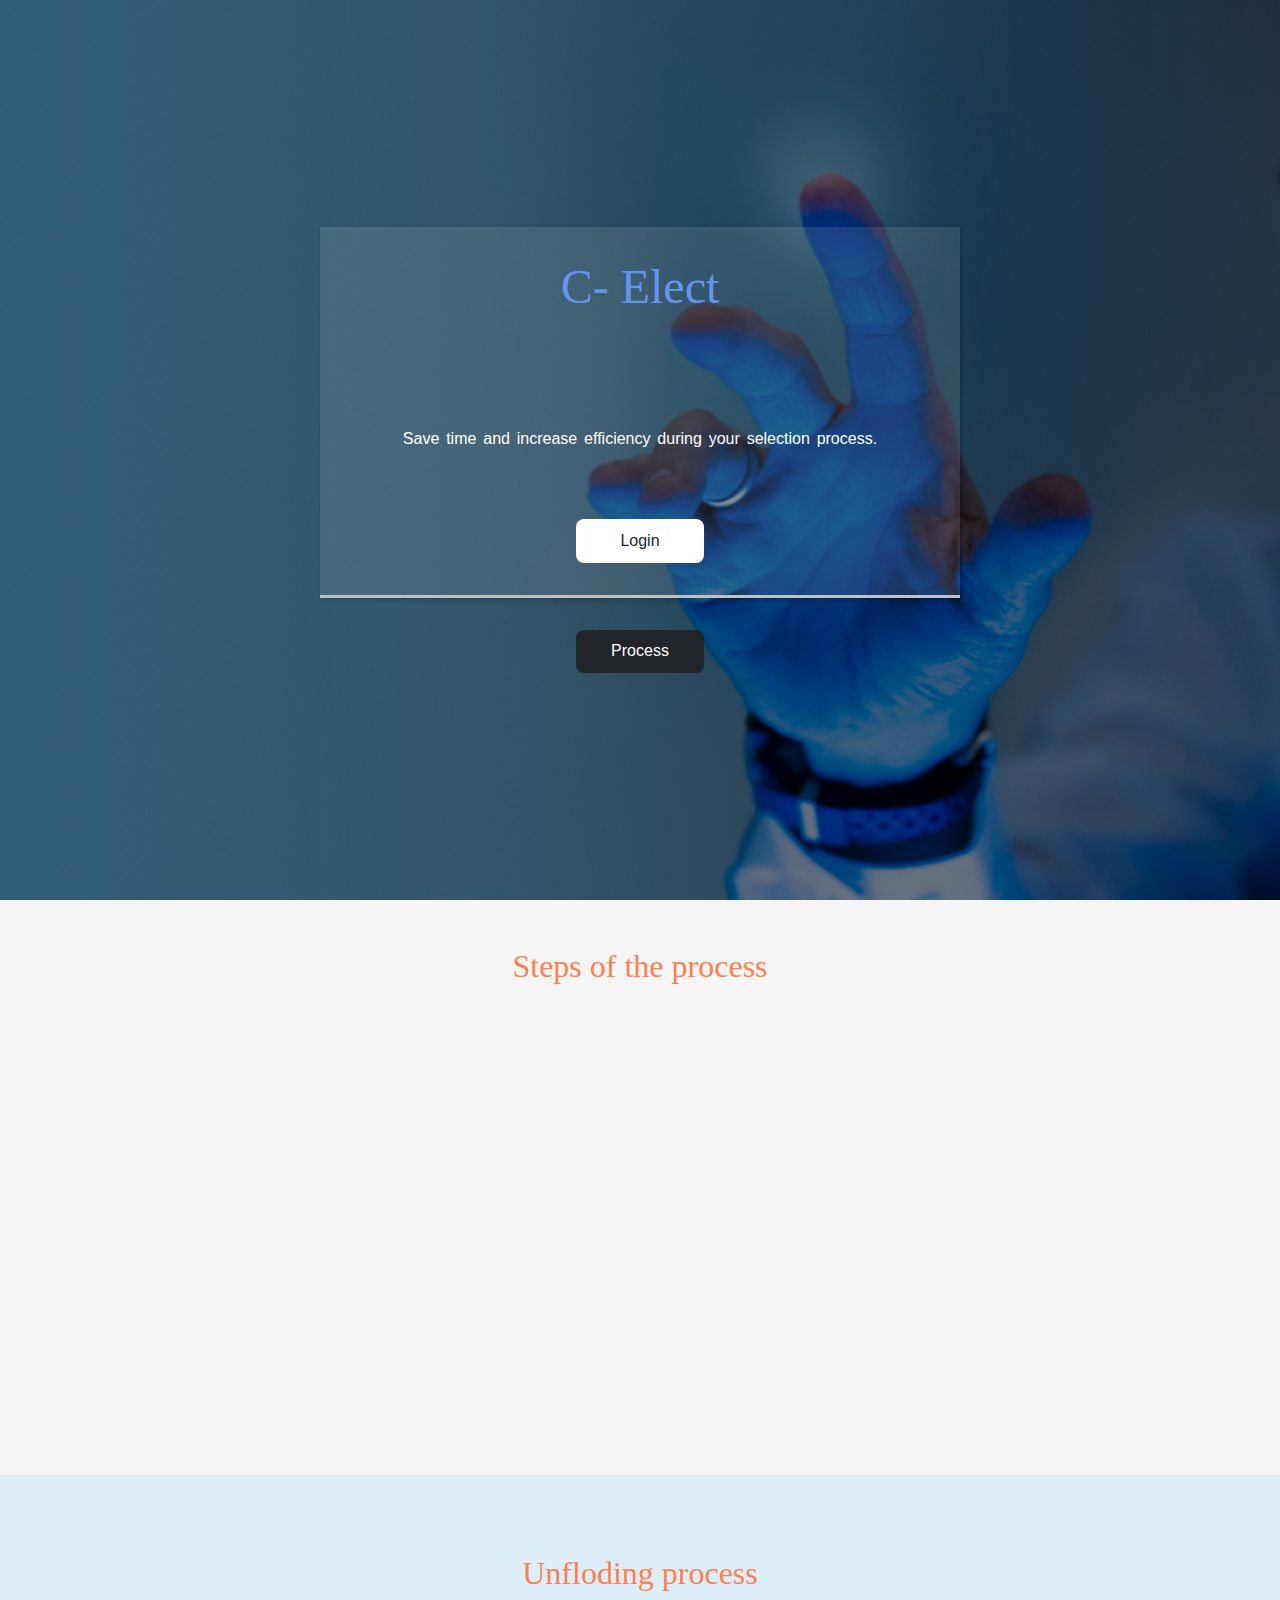
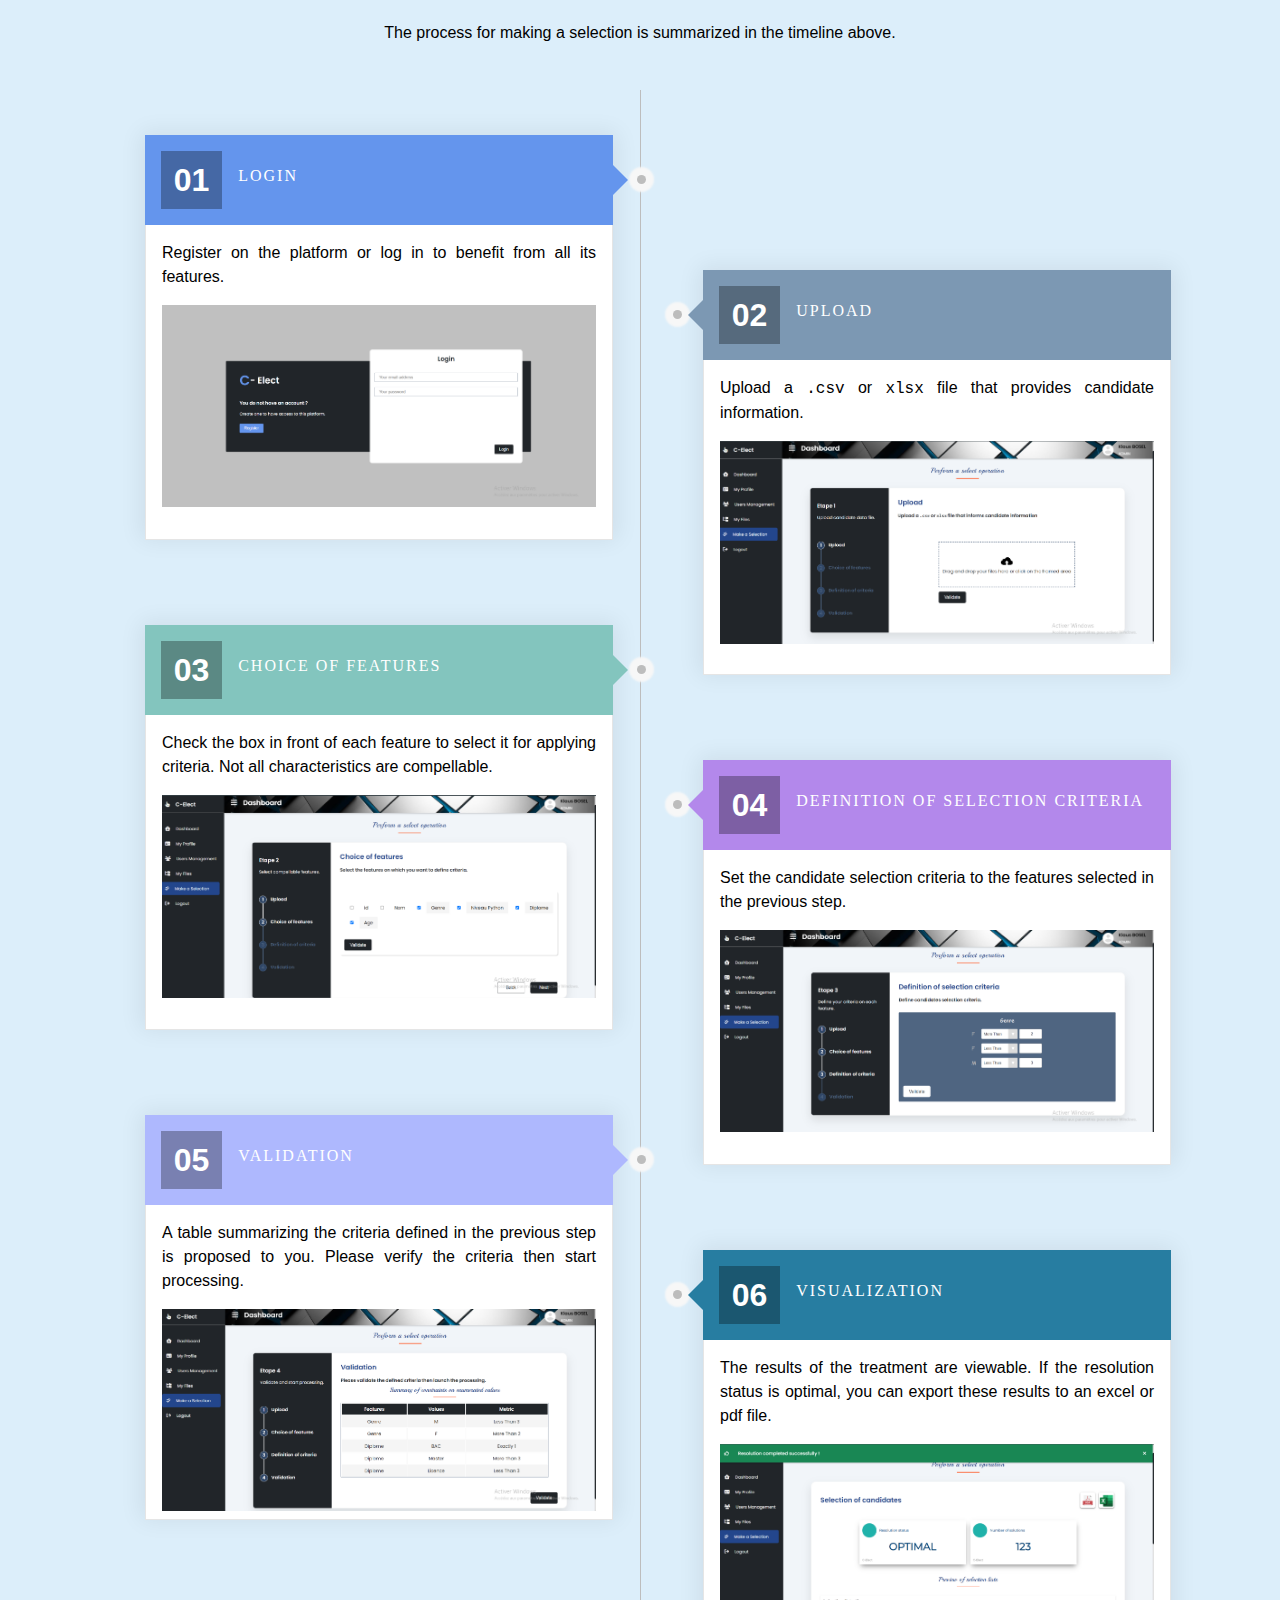
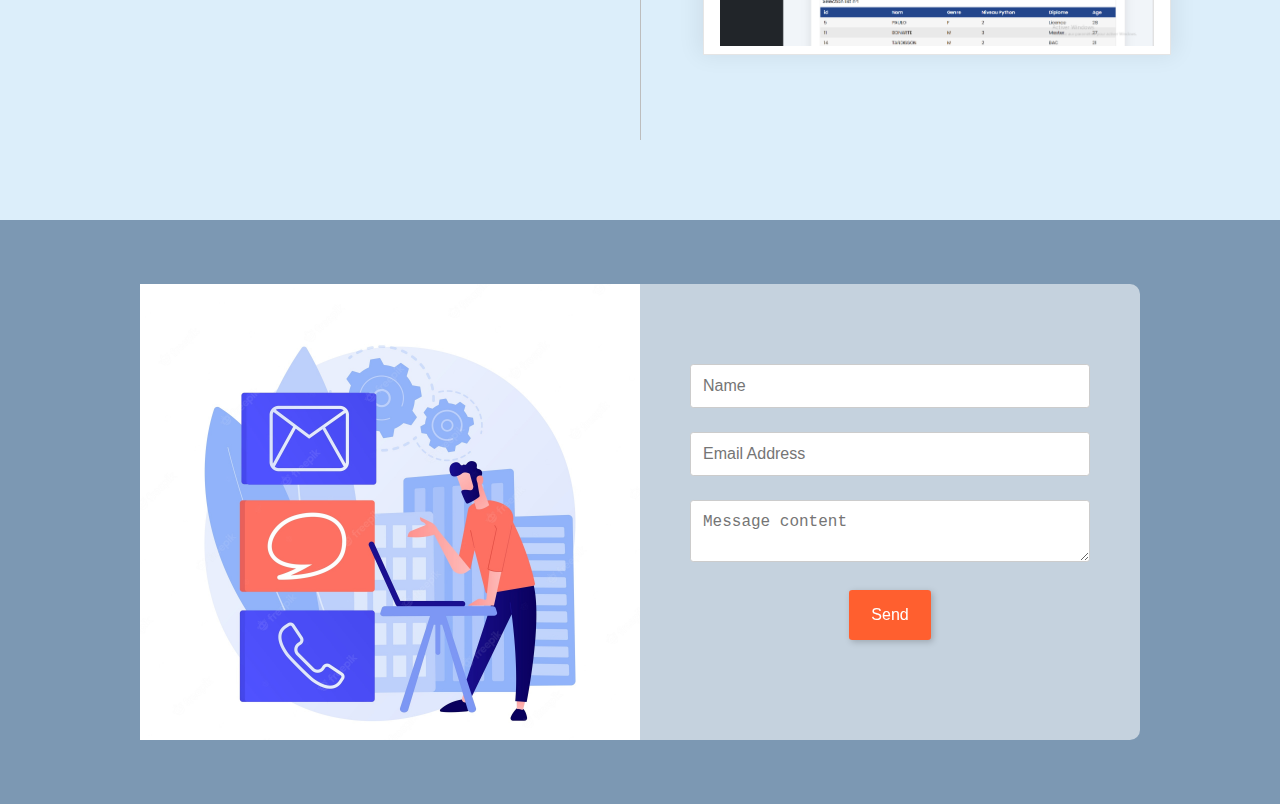
==== commit bac5f58e: "Text modified" ====
--- a/index.html
+++ b/index.html
@@ -59,7 +59,7 @@
                     </div>
                     <div class="body">
                         <p>Register on the platform or log in to benefit from all its features.</p>
-                        <img src="./assets/img/header-bg.jpg" alt="Graphic">
+                        <img src="./assets/img/login.png" alt="Login screen">
                     </div>
                 </div>
         
@@ -72,7 +72,7 @@
                     </div>
                     <div class="body">
                         <p>Upload a <code>.csv</code> or <code>xlsx</code> file that provides candidate information.</p>
-                        <img src="./assets/img/header-bg.jpg" alt="Graphic">
+                        <img src="./assets/img/make_selection_home.png" alt="Upload file screen">
                     </div>
                 </div>
         
@@ -85,7 +85,7 @@
                     </div>
                     <div class="body">
                         <p>Check the box in front of each feature to select it for applying criteria. Not all characteristics are compellable. </p>
-                        <img src="./assets/img/header-bg.jpg" alt="Graphic">
+                        <img src="./assets/img/features_selection.png" alt="Features selection screen">
                     </div>
                 </div>
         
@@ -98,7 +98,7 @@
                     </div>
                     <div class="body">
                         <p>Set the candidate selection criteria to the features selected in the previous step.</p>
-                        <img src="./assets/img/header-bg.jpg" alt="Graphic">
+                        <img src="./assets/img/define_criteria_part3.png" alt="Criteria definition screen">
                     </div>
                 </div>
         
@@ -111,7 +111,7 @@
                     </div>
                     <div class="body">
                         <p>A table summarizing the criteria defined in the previous step is proposed to you. Please verify the criteria then start processing.</p>
-                        <img src="./assets/img/header-bg.jpg" alt="Graphic">
+                        <img src="./assets/img/validate_constraints_part2.png" alt="Validation Criteria screen">
                     </div>
                 </div>
                 <div class="demo-card demo-card--step6">
@@ -123,7 +123,7 @@
                     </div>
                     <div class="body">
                         <p>The results of the treatment are viewable. If the resolution status is optimal, you can export these results to an excel or pdf file.</p>
-                        <img src="./assets/img/header-bg.jpg" alt="Graphic">
+                        <img src="./assets/img/success_resolution.png" alt="Resolution results screen">
                     </div>
                 </div>
             
--- a/assets/css/style.css
+++ b/assets/css/style.css
@@ -139,7 +139,7 @@
     font-size: 1rem;
     align-items: center;
     justify-content: center;
-    border-radius: 1rem;
+    border-radius: .5rem;
     outline: none;
     overflow: hidden;
     cursor: pointer;
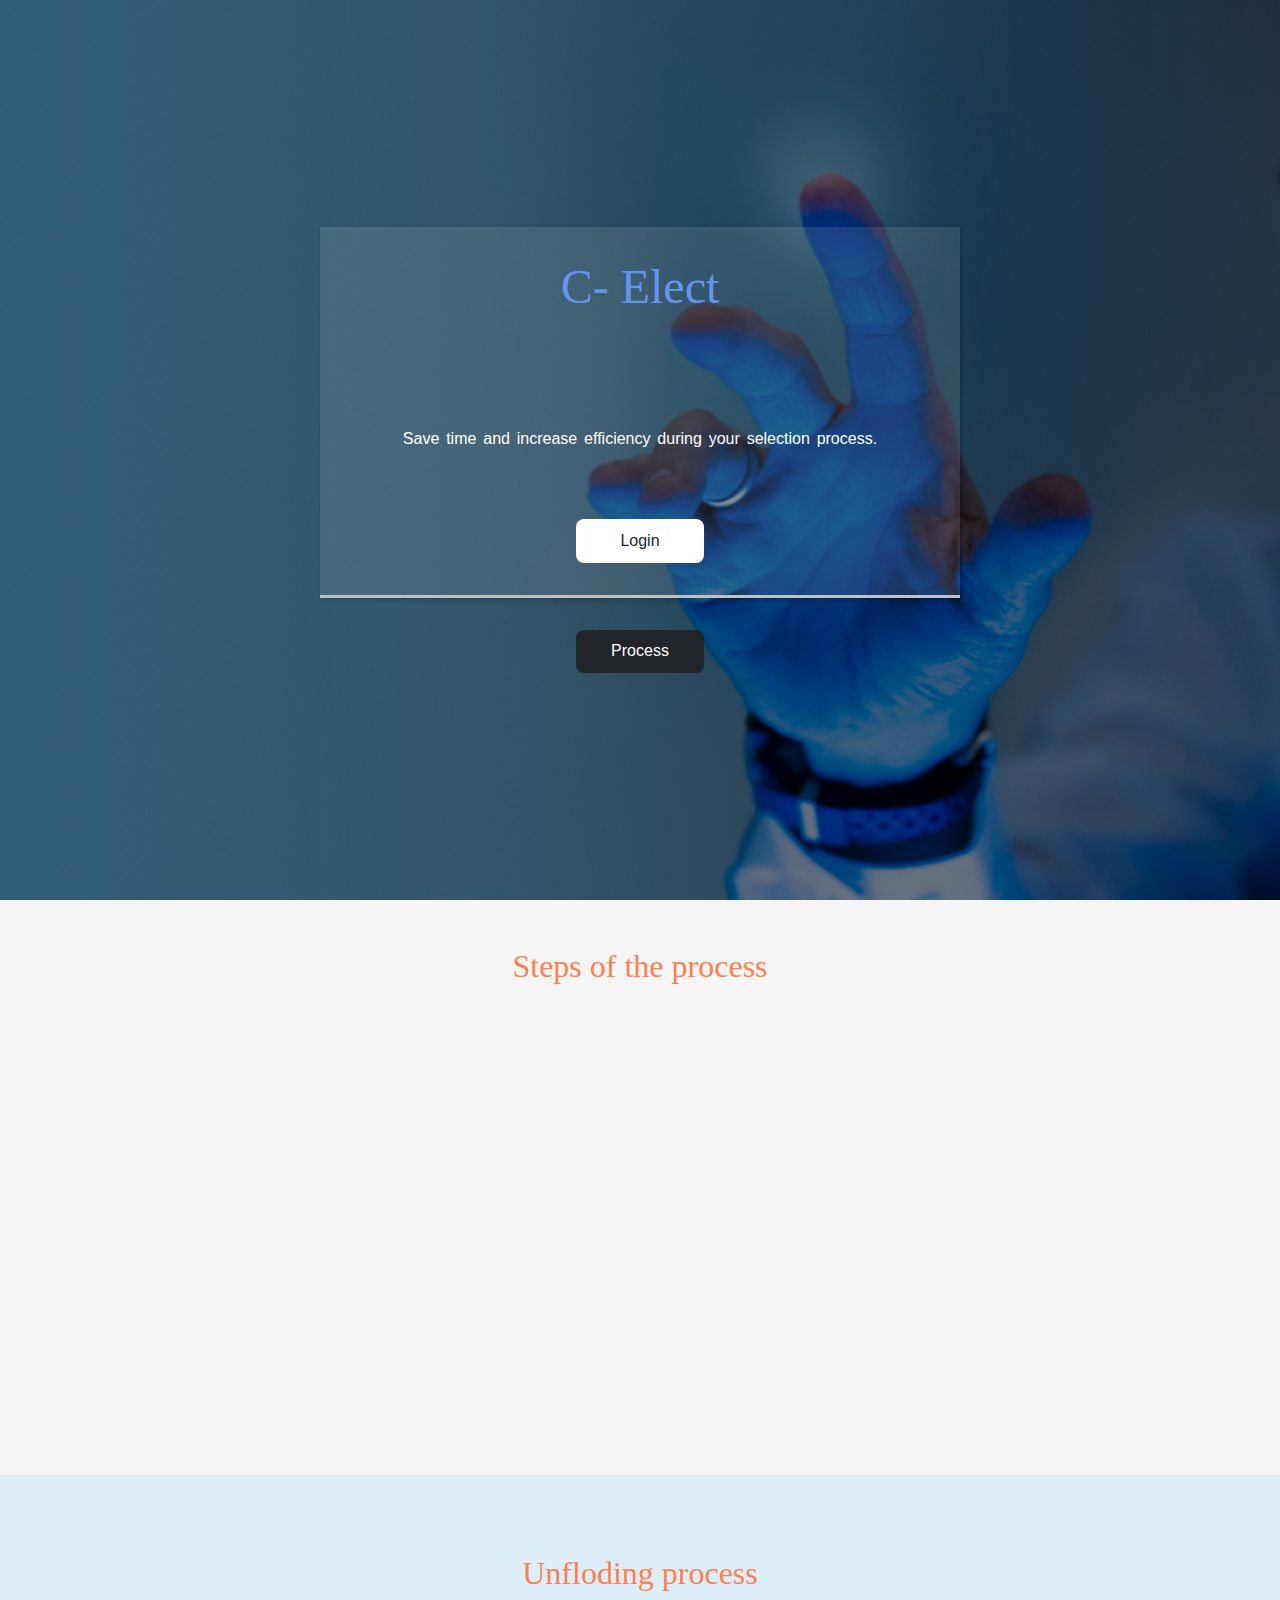
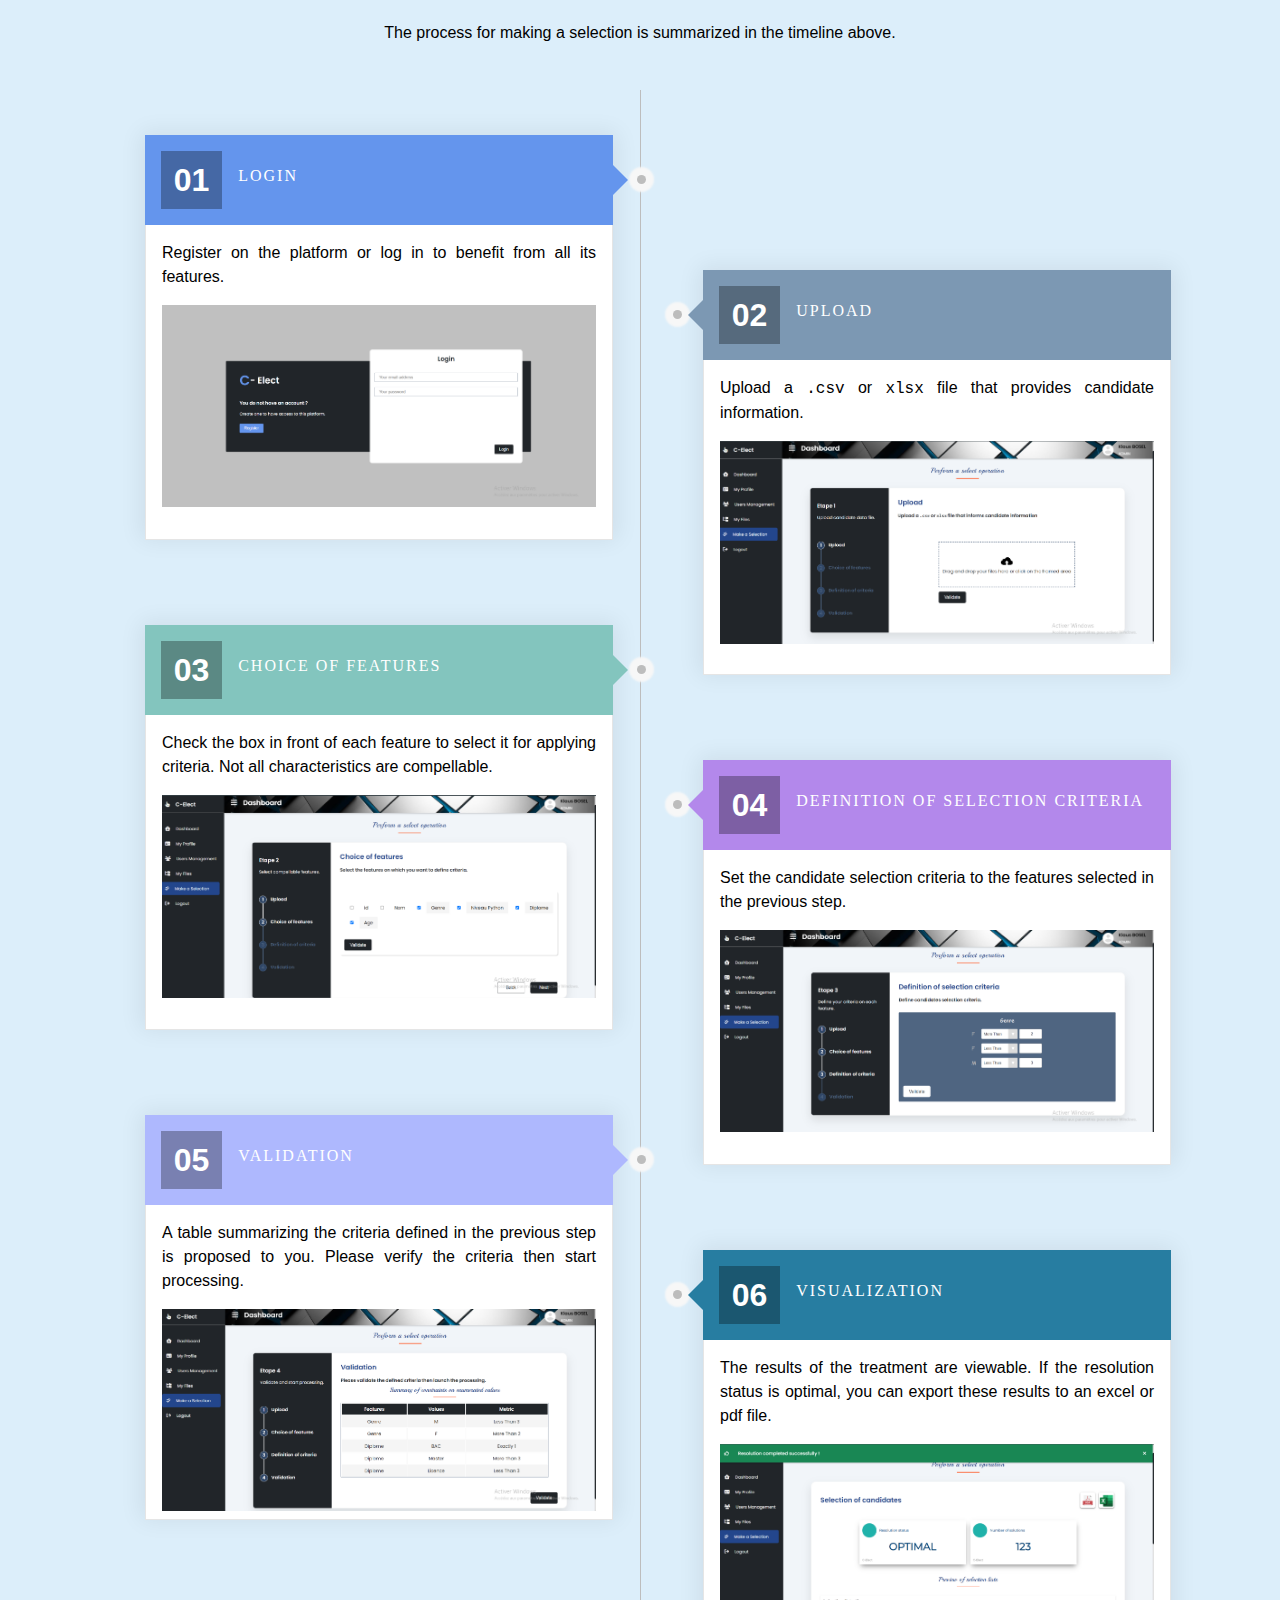
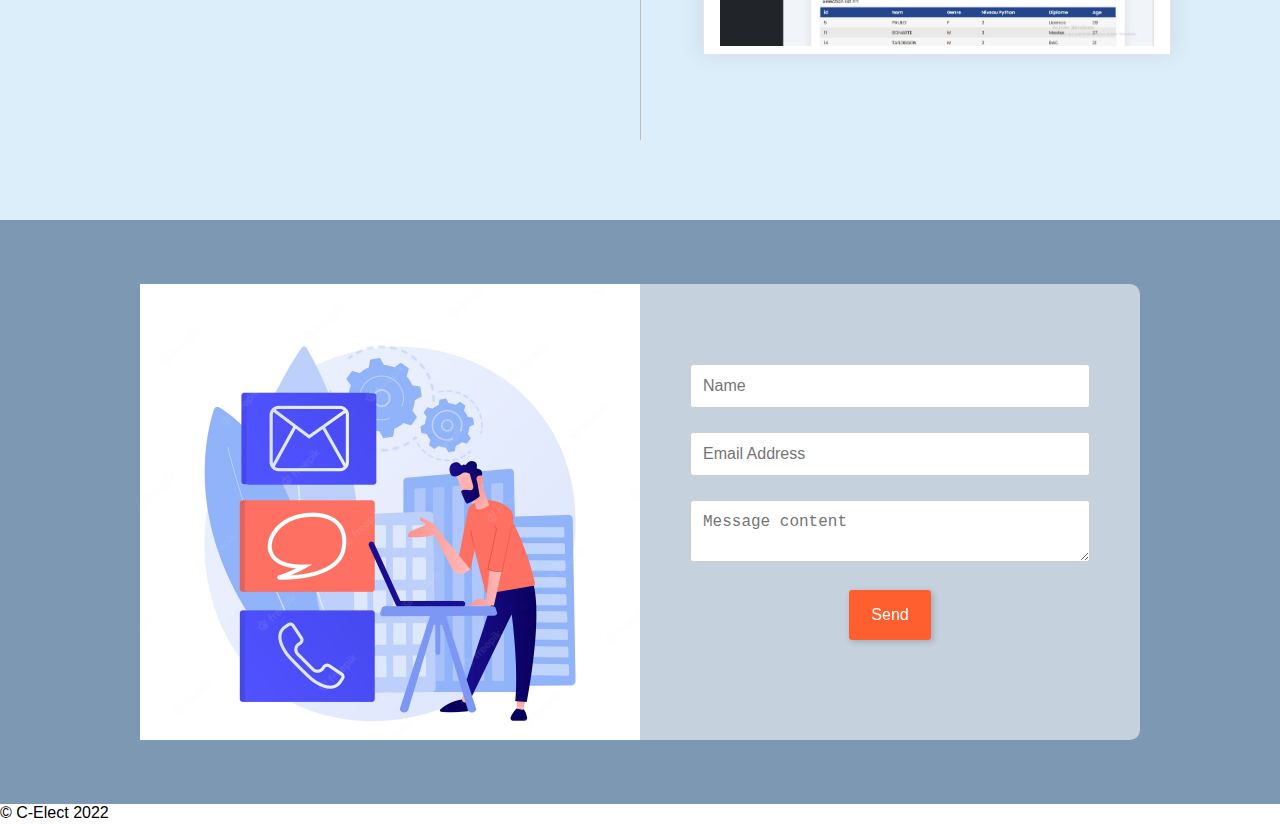
==== commit 36f67ee9: "Fixed : Form for getting in touch modified" ====
--- a/index.html
+++ b/index.html
@@ -133,21 +133,24 @@
             <div class="contact-box">
                 <div class="contact-img"></div>
                 <div class="contact-form-wrapper">
-                    <form>
-                    <div class="form-item">
-                        <input type="text" name="name" placeholder="Name" required>
-                    </div>
-                    <div class="form-item">
-                        <input type="email" name="email" placeholder="Email Address" required>
-                    </div>
-                    <div class="form-item">
-                        <textarea class="" name="message" placeholder="Message content" required></textarea>
-                    </div>
-                    <button class="submit-btn">Send</button>  
+                    <form id="get_in_touch">
+                        <div class="form-item">
+                            <input type="text" name="name" placeholder="Name" required>
+                        </div>
+                        <div class="form-item">
+                            <input type="email" name="email" placeholder="Email Address" required>
+                        </div>
+                        <div class="form-item">
+                            <textarea class="" name="message" placeholder="Message content" required></textarea>
+                        </div>
+                        <button type="submit" class="submit-btn">Send</button>  
                     </form>
                 </div>
             </div>
           </section>
-        <script src="./assets/js/script.js"></script>
+          <footer class="footer">
+            <p class="text-center">&copy; C-Elect 2022</p>
+        </footer>
+        <script type="module" src="./assets/js/script.js"></script>
     </body>
 </html>